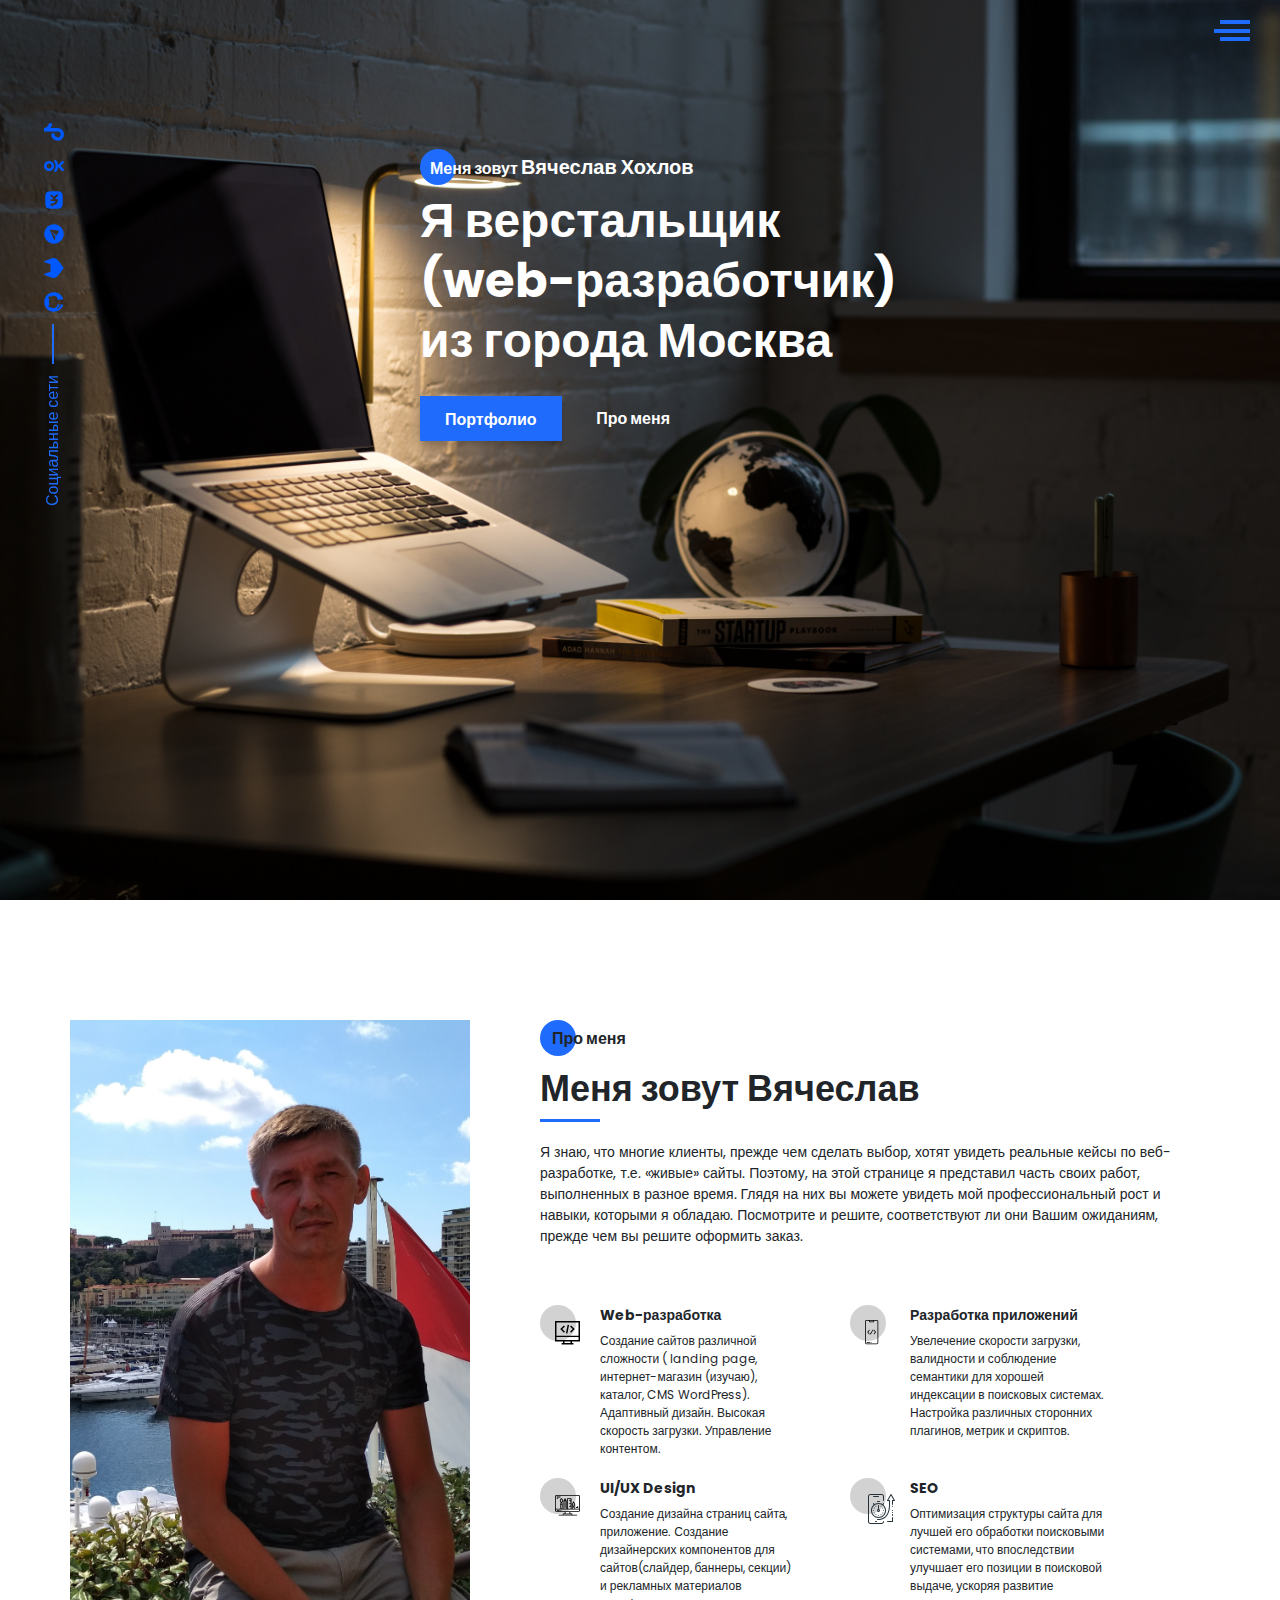
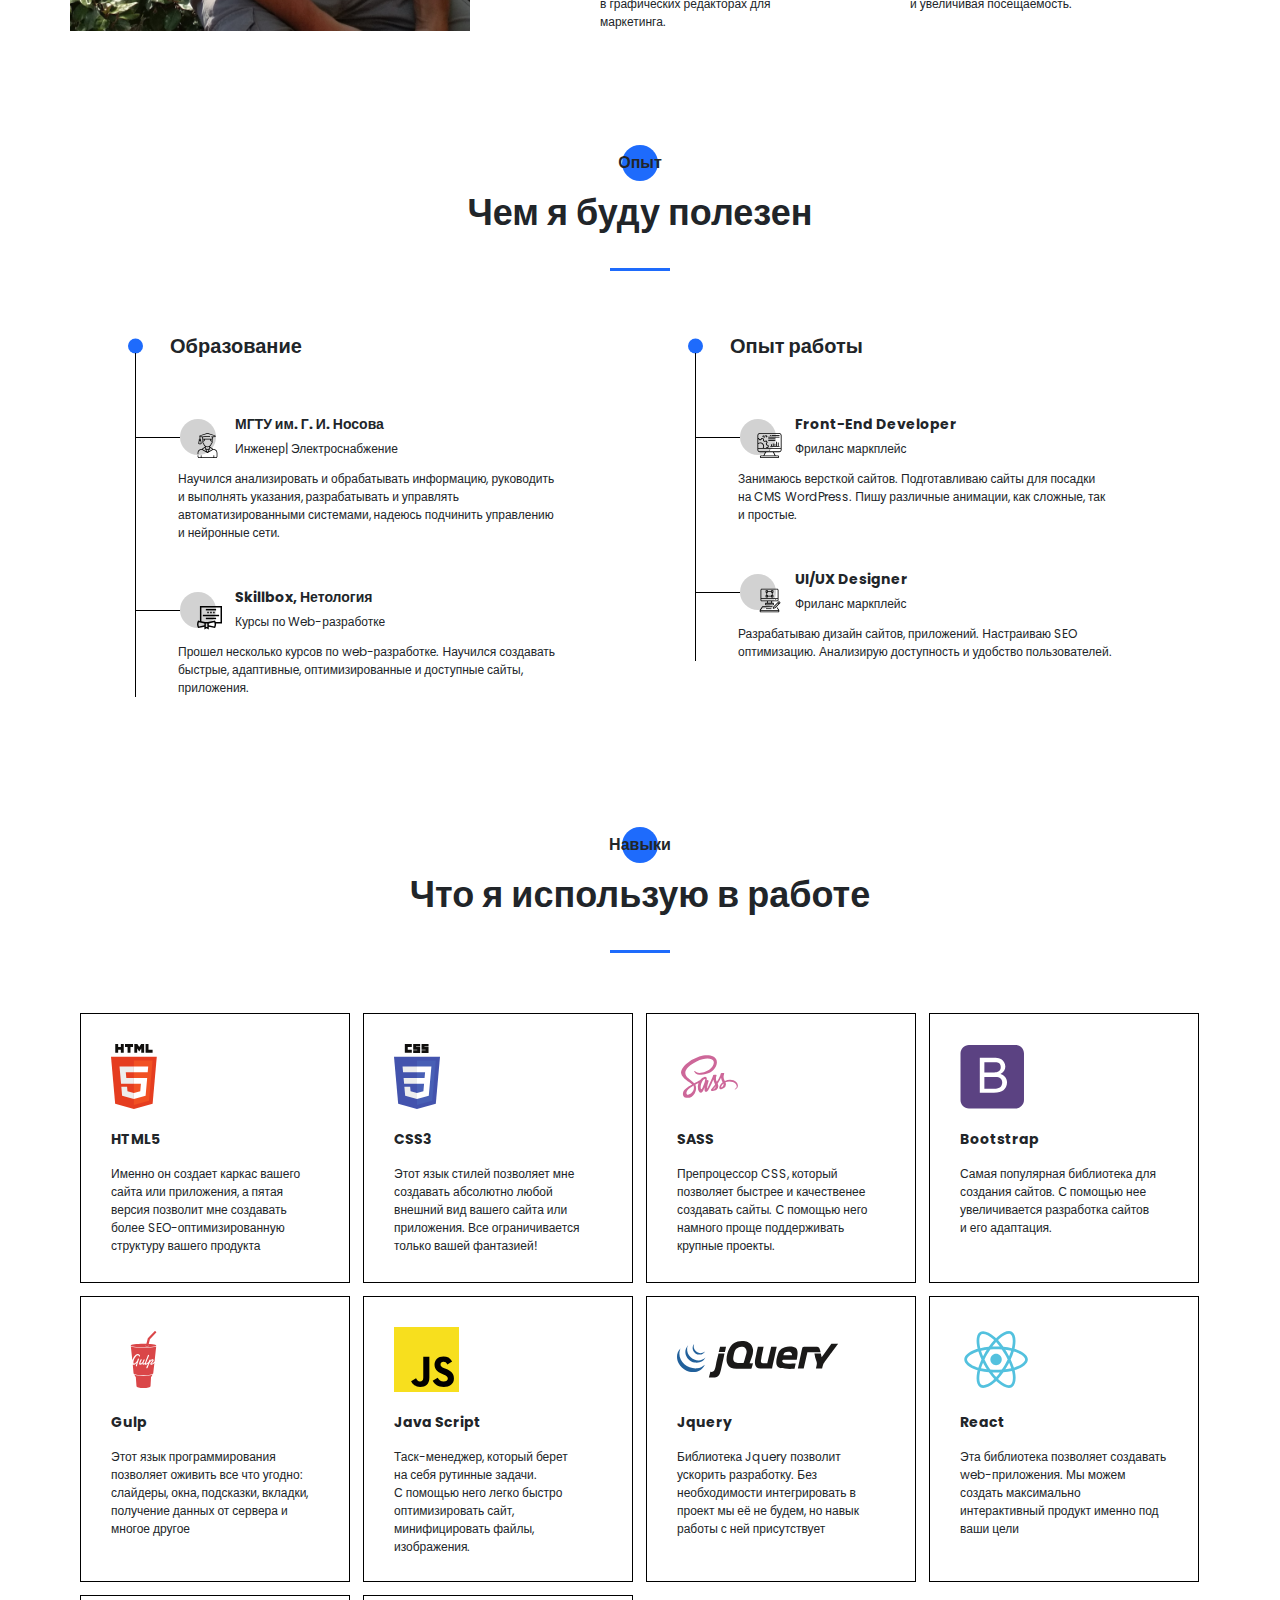
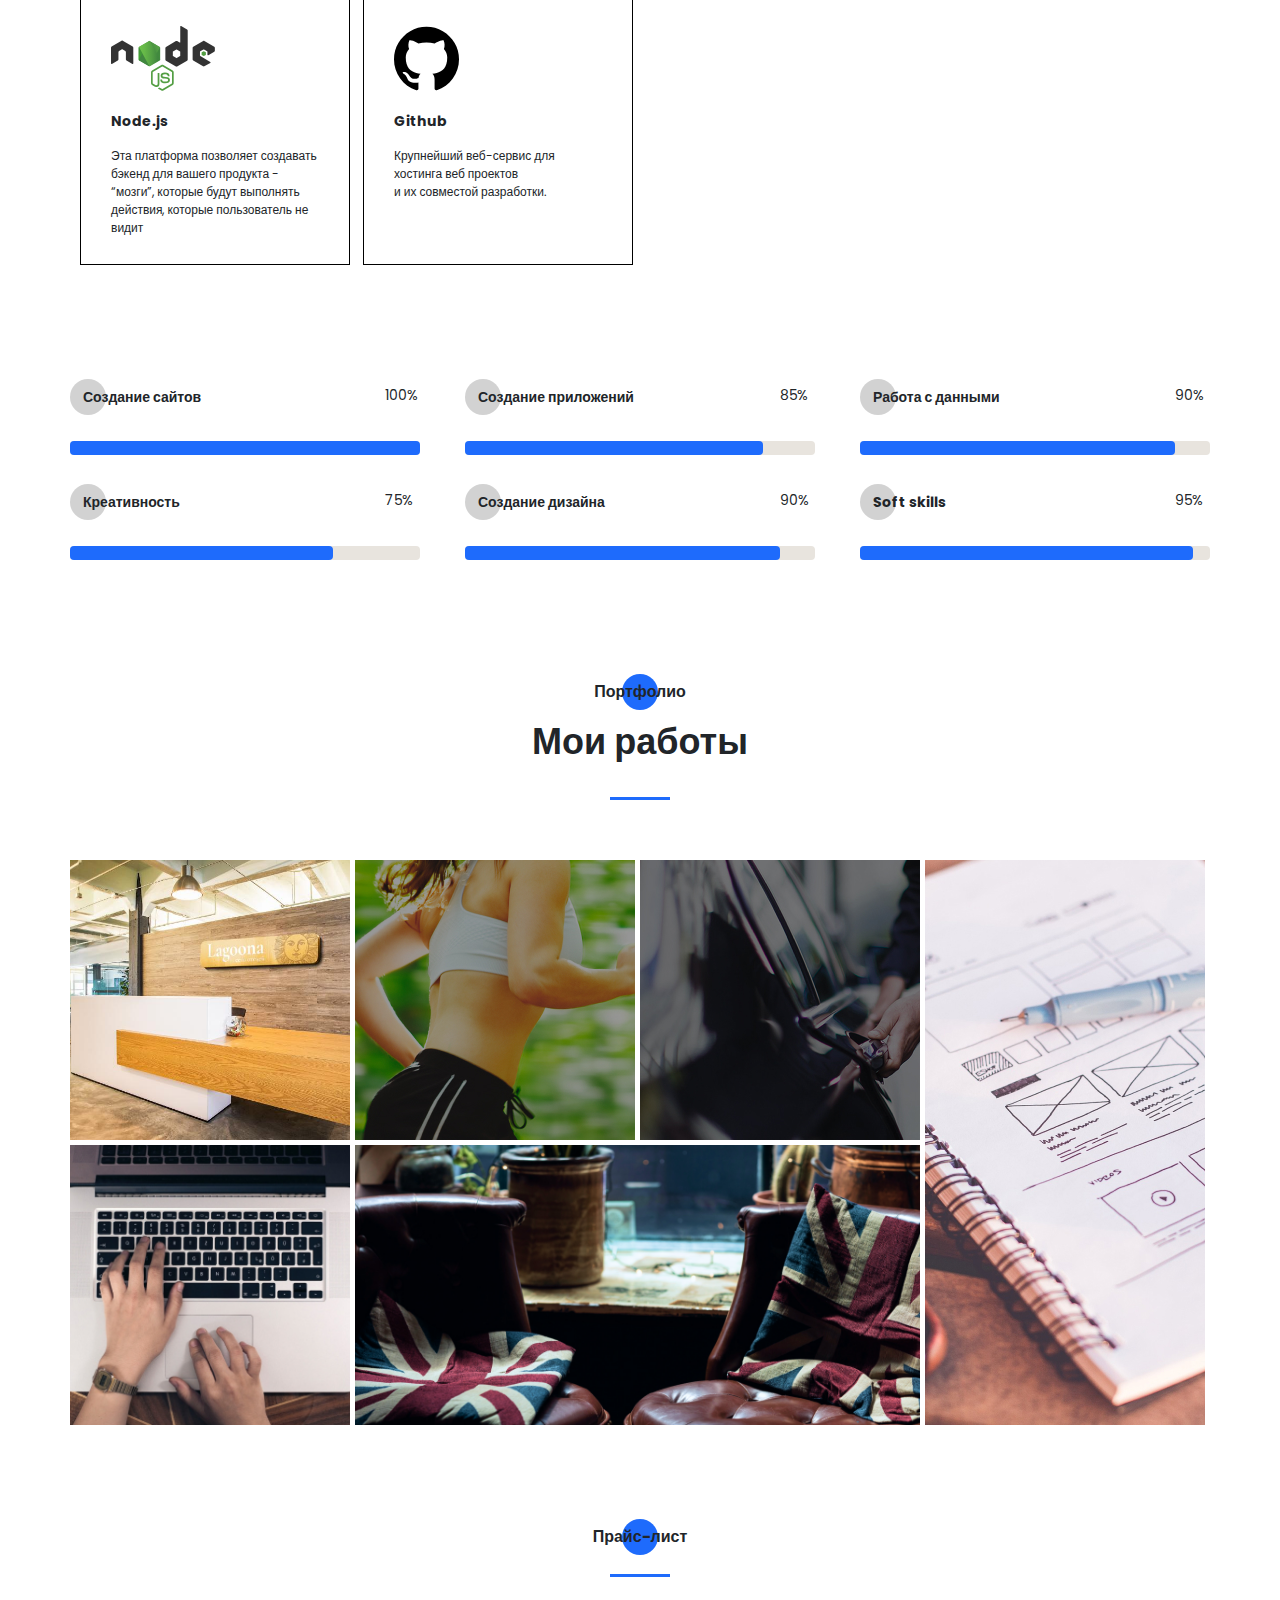
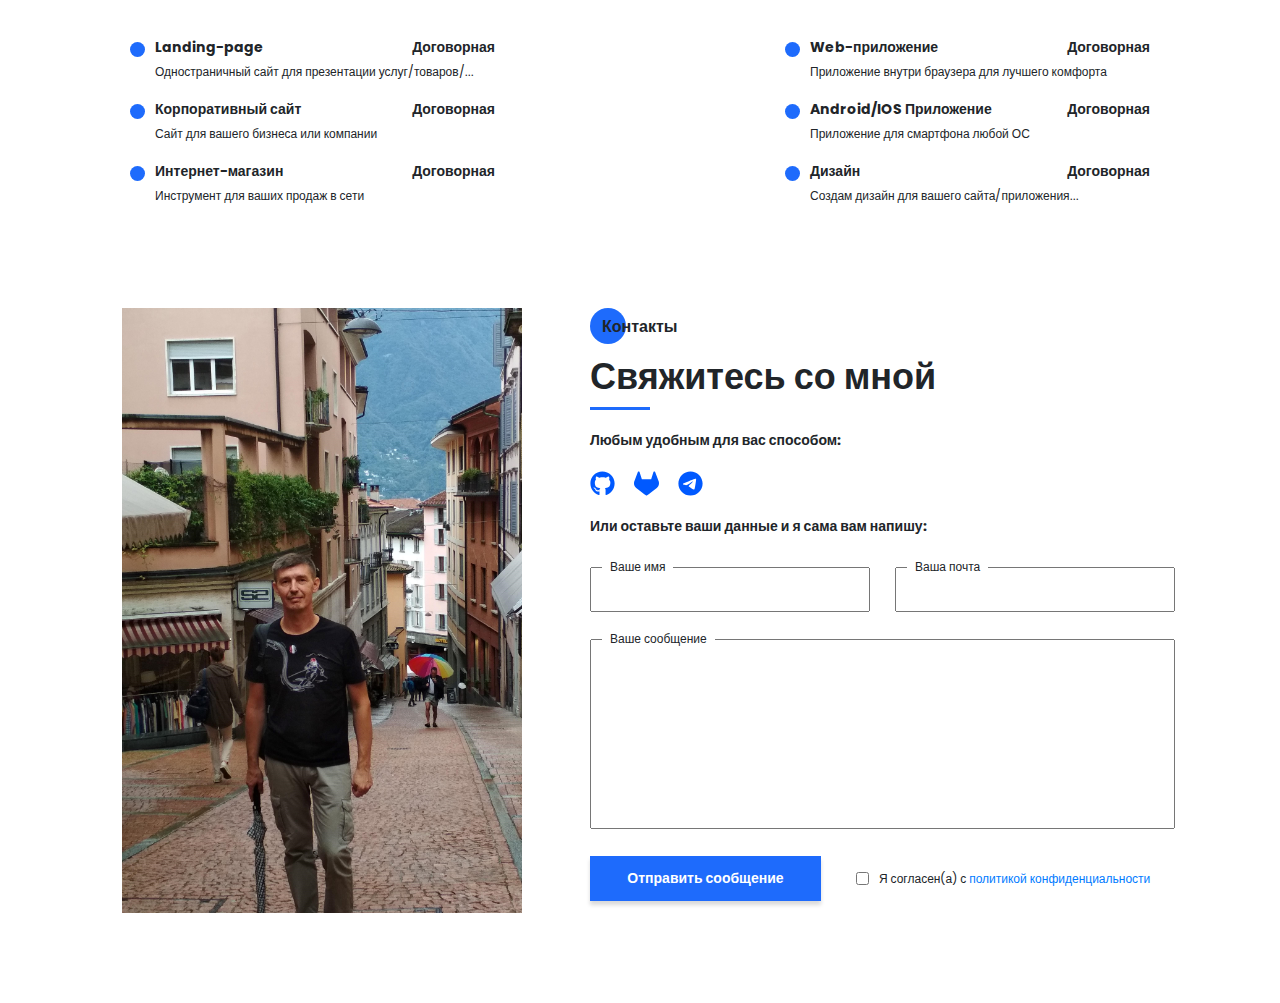
==== index.html @ 4da8ccf7 "kommit" ====
<!DOCTYPE html><html lang="ru"><head><meta charset="UTF-8"><meta name="viewport" content="width=device-width,initial-scale=1"><meta http-equiv="X-UA-Compatible" content="ie=edge"><title>Portfolio</title><meta name="title" content="Мое портфолио"><meta name="description" content="Здесь вы сможете ознакомиться с моими работами и узнать больше обо мне"><!-- Open Graph / Facebook --><meta property="og:type" content="website"><meta property="og:url" content="https://metatags.io/"><meta property="og:title" content="Мое портфолио"><meta property="og:description" content="Здесь вы сможете ознакомиться с моими работами и узнать больше обо мне"><meta property="og:image" content="https://metatags.io/assets/meta-tags-16a33a6a8531e519cc0936fbba0ad904e52d35f34a46c97a2c9f6f7dd7d336f2.png"><!-- Twitter --><meta property="twitter:card" content="summary_large_image"><meta property="twitter:url" content="https://metatags.io/"><meta property="twitter:title" content="Мое портфолио"><meta property="twitter:description" content="Здесь вы сможете ознакомиться с моими работами и узнать больше обо мне"><meta property="twitter:image" content="https://metatags.io/assets/meta-tags-16a33a6a8531e519cc0936fbba0ad904e52d35f34a46c97a2c9f6f7dd7d336f2.png"><!-- Favicon  --><link rel="apple-touch-icon" sizes="57x57" href="icons/favicon//apple-icon-57x57.png"><link rel="apple-touch-icon" sizes="60x60" href="icons/favicon//apple-icon-60x60.png"><link rel="apple-touch-icon" sizes="72x72" href="icons/favicon//apple-icon-72x72.png"><link rel="apple-touch-icon" sizes="76x76" href="icons/favicon//apple-icon-76x76.png"><link rel="apple-touch-icon" sizes="114x114" href="icons/favicon//apple-icon-114x114.png"><link rel="apple-touch-icon" sizes="120x120" href="icons/favicon//apple-icon-120x120.png"><link rel="apple-touch-icon" sizes="144x144" href="icons/favicon//apple-icon-144x144.png"><link rel="apple-touch-icon" sizes="152x152" href="icons/favicon//apple-icon-152x152.png"><link rel="apple-touch-icon" sizes="180x180" href="icons/favicon//apple-icon-180x180.png"><link rel="icon" type="image/png" sizes="192x192" href="icons/favicon//android-icon-192x192.png"><link rel="icon" type="image/png" sizes="32x32" href="icons/favicon//favicon-32x32.png"><link rel="icon" type="image/png" sizes="96x96" href="icons/favicon//favicon-96x96.png"><link rel="icon" type="image/png" sizes="16x16" href="icons/favicon//favicon-16x16.png"><link rel="manifest" href="icons/favicon/                    /manifest.json"><meta name="msapplication-TileColor" content="#ffffff"><meta name="msapplication-TileImage" content="/ms-icon-144x144.png"><meta name="theme-color" content="#ffffff"><link rel="stylesheet" href="css/style.min.css"></head><body><aside class="sidepanel"><a href="#" class="sidepanel__link"><svg width="20" height="20" fill="#0059ff" xmlns="http://www.w3.org/2000/svg" viewBox="0 0 448 512"><path d="M448,209.91a210.06,210.06,0,0,1-122.77-39.25V349.38A162.55,162.55,0,1,1,185,188.31V278.2a74.62,74.62,0,1,0,52.23,71.18V0l88,0a121.18,121.18,0,0,0,1.86,22.17h0A122.18,122.18,0,0,0,381,102.39a121.43,121.43,0,0,0,67,20.14Z"/></svg> </a><a href="#" class="sidepanel__link"><svg width="20" height="20" fill="#0059ff" xmlns="http://www.w3.org/2000/svg" viewBox="0 0 320 512"><path d="M275.1 334c-27.4 17.4-65.1 24.3-90 26.9l20.9 20.6 76.3 76.3c27.9 28.6-17.5 73.3-45.7 45.7-19.1-19.4-47.1-47.4-76.3-76.6L84 503.4c-28.2 27.5-73.6-17.6-45.4-45.7 19.4-19.4 47.1-47.4 76.3-76.3l20.6-20.6c-24.6-2.6-62.9-9.1-90.6-26.9-32.6-21-46.9-33.3-34.3-59 7.4-14.6 27.7-26.9 54.6-5.7 0 0 36.3 28.9 94.9 28.9s94.9-28.9 94.9-28.9c26.9-21.1 47.1-8.9 54.6 5.7 12.4 25.7-1.9 38-34.5 59.1zM30.3 129.7C30.3 58 88.6 0 160 0s129.7 58 129.7 129.7c0 71.4-58.3 129.4-129.7 129.4s-129.7-58-129.7-129.4zm66 0c0 35.1 28.6 63.7 63.7 63.7s63.7-28.6 63.7-63.7c0-35.4-28.6-64-63.7-64s-63.7 28.6-63.7 64z"/></svg> </a><a href="#" class="sidepanel__link"><svg width="20" height="20" fill="#0059ff" xmlns="http://www.w3.org/2000/svg" viewBox="0 0 448 512"><path d="M31.4907 63.4907C0 94.9813 0 145.671 0 247.04V264.96C0 366.329 0 417.019 31.4907 448.509C62.9813 480 113.671 480 215.04 480H232.96C334.329 480 385.019 480 416.509 448.509C448 417.019 448 366.329 448 264.96V247.04C448 145.671 448 94.9813 416.509 63.4907C385.019 32 334.329 32 232.96 32H215.04C113.671 32 62.9813 32 31.4907 63.4907ZM75.6 168.267H126.747C128.427 253.76 166.133 289.973 196 297.44V168.267H244.16V242C273.653 238.827 304.64 205.227 315.093 168.267H363.253C359.313 187.435 351.46 205.583 340.186 221.579C328.913 237.574 314.461 251.071 297.733 261.227C316.41 270.499 332.907 283.63 346.132 299.751C359.357 315.873 369.01 334.618 374.453 354.747H321.44C316.555 337.262 306.614 321.61 292.865 309.754C279.117 297.899 262.173 290.368 244.16 288.107V354.747H238.373C136.267 354.747 78.0267 284.747 75.6 168.267Z"/></svg> </a><a href="#" class="sidepanel__link"><svg width="20" height="20" fill="#0059ff" xmlns="http://www.w3.org/2000/svg" viewBox="0 0 496 512"><path d="M248,8C111.033,8,0,119.033,0,256S111.033,504,248,504,496,392.967,496,256,384.967,8,248,8ZM362.952,176.66c-3.732,39.215-19.881,134.378-28.1,178.3-3.476,18.584-10.322,24.816-16.948,25.425-14.4,1.326-25.338-9.517-39.287-18.661-21.827-14.308-34.158-23.215-55.346-37.177-24.485-16.135-8.612-25,5.342-39.5,3.652-3.793,67.107-61.51,68.335-66.746.153-.655.3-3.1-1.154-4.384s-3.59-.849-5.135-.5q-3.283.746-104.608,69.142-14.845,10.194-26.894,9.934c-8.855-.191-25.888-5.006-38.551-9.123-15.531-5.048-27.875-7.717-26.8-16.291q.84-6.7,18.45-13.7,108.446-47.248,144.628-62.3c68.872-28.647,83.183-33.623,92.511-33.789,2.052-.034,6.639.474,9.61,2.885a10.452,10.452,0,0,1,3.53,6.716A43.765,43.765,0,0,1,362.952,176.66Z"/></svg> </a><a href="#" class="sidepanel__link"><svg width="20" height="20" fill="#0059ff" xmlns="http://www.w3.org/2000/svg" viewBox="0 0 512 512"><path d="M503.5 204.6L502.8 202.8L433.1 21.02C431.7 17.45 429.2 14.43 425.9 12.38C423.5 10.83 420.8 9.865 417.9 9.57C415 9.275 412.2 9.653 409.5 10.68C406.8 11.7 404.4 13.34 402.4 15.46C400.5 17.58 399.1 20.13 398.3 22.9L351.3 166.9H160.8L113.7 22.9C112.9 20.13 111.5 17.59 109.6 15.47C107.6 13.35 105.2 11.72 102.5 10.7C99.86 9.675 96.98 9.295 94.12 9.587C91.26 9.878 88.51 10.83 86.08 12.38C82.84 14.43 80.33 17.45 78.92 21.02L9.267 202.8L8.543 204.6C-1.484 230.8-2.72 259.6 5.023 286.6C12.77 313.5 29.07 337.3 51.47 354.2L51.74 354.4L52.33 354.8L158.3 434.3L210.9 474L242.9 498.2C246.6 500.1 251.2 502.5 255.9 502.5C260.6 502.5 265.2 500.1 268.9 498.2L300.9 474L353.5 434.3L460.2 354.4L460.5 354.1C482.9 337.2 499.2 313.5 506.1 286.6C514.7 259.6 513.5 230.8 503.5 204.6z"/></svg> </a><a href="#" class="sidepanel__link"><svg width="20" height="20" fill="#0059ff" xmlns="http://www.w3.org/2000/svg" viewBox="0 0 496 512"><path d="M165.9 397.4c0 2-2.3 3.6-5.2 3.6-3.3.3-5.6-1.3-5.6-3.6 0-2 2.3-3.6 5.2-3.6 3-.3 5.6 1.3 5.6 3.6zm-31.1-4.5c-.7 2 1.3 4.3 4.3 4.9 2.6 1 5.6 0 6.2-2s-1.3-4.3-4.3-5.2c-2.6-.7-5.5.3-6.2 2.3zm44.2-1.7c-2.9.7-4.9 2.6-4.6 4.9.3 2 2.9 3.3 5.9 2.6 2.9-.7 4.9-2.6 4.6-4.6-.3-1.9-3-3.2-5.9-2.9zM244.8 8C106.1 8 0 113.3 0 252c0 110.9 69.8 205.8 169.5 239.2 12.8 2.3 17.3-5.6 17.3-12.1 0-6.2-.3-40.4-.3-61.4 0 0-70 15-84.7-29.8 0 0-11.4-29.1-27.8-36.6 0 0-22.9-15.7 1.6-15.4 0 0 24.9 2 38.6 25.8 21.9 38.6 58.6 27.5 72.9 20.9 2.3-16 8.8-27.1 16-33.7-55.9-6.2-112.3-14.3-112.3-110.5 0-27.5 7.6-41.3 23.6-58.9-2.6-6.5-11.1-33.3 2.6-67.9 20.9-6.5 69 27 69 27 20-5.6 41.5-8.5 62.8-8.5s42.8 2.9 62.8 8.5c0 0 48.1-33.6 69-27 13.7 34.7 5.2 61.4 2.6 67.9 16 17.7 25.8 31.5 25.8 58.9 0 96.5-58.9 104.2-114.8 110.5 9.2 7.9 17 22.9 17 46.4 0 33.7-.3 75.4-.3 83.6 0 6.5 4.6 14.4 17.3 12.1C428.2 457.8 496 362.9 496 252 496 113.3 383.5 8 244.8 8zM97.2 352.9c-1.3 1-1 3.3.7 5.2 1.6 1.6 3.9 2.3 5.2 1 1.3-1 1-3.3-.7-5.2-1.6-1.6-3.9-2.3-5.2-1zm-10.8-8.1c-.7 1.3.3 2.9 2.3 3.9 1.6 1 3.6.7 4.3-.7.7-1.3-.3-2.9-2.3-3.9-2-.6-3.6-.3-4.3.7zm32.4 35.6c-1.6 1.3-1 4.3 1.3 6.2 2.3 2.3 5.2 2.6 6.5 1 1.3-1.3.7-4.3-1.3-6.2-2.2-2.3-5.2-2.6-6.5-1zm-11.4-14.7c-1.6 1-1.6 3.6 0 5.9 1.6 2.3 4.3 3.3 5.6 2.3 1.6-1.3 1.6-3.9 0-6.2-1.4-2.3-4-3.3-5.6-2z"/></svg></a><div class="sidepanel__divider"></div><div class="sidepanel__text"><span>Социальные сети</span></div></aside><div class="menu"><div class="menu__block"><div class="menu__close"><svg width="20" height="20" viewBox="0 0 29 30" fill="none" xmlns="http://www.w3.org/2000/svg"><path d="M17.1568 14.5231L28.4489 3.23075C29.1837 2.49623 29.1837 1.30861 28.4489 0.574085C27.7144 -0.160437 26.5267 -0.160437 25.7922 0.574085L14.4998 11.8665L3.20781 0.574085C2.47295 -0.160437 1.28567 -0.160437 0.551149 0.574085C-0.183717 1.30861 -0.183717 2.49623 0.551149 3.23075L11.8432 14.5231L0.551149 25.8155C-0.183717 26.55 -0.183717 27.7376 0.551149 28.4721C0.917206 28.8385 1.39852 29.0226 1.87948 29.0226C2.36045 29.0226 2.84141 28.8385 3.20781 28.4721L14.4998 17.1798L25.7922 28.4721C26.1586 28.8385 26.6396 29.0226 27.1205 29.0226C27.6015 29.0226 28.0825 28.8385 28.4489 28.4721C29.1837 27.7376 29.1837 26.55 28.4489 25.8155L17.1568 14.5231Z" fill="white"/></svg></div><nav><ul class="menu__list"><li class="menu__link"><a href="#about">ПРО МЕНЯ</a></li><li class="menu__link"><a href="#resume">МОЙ ОПЫТ</a></li><li class="menu__link"><a href="#skill">МОИ НАВЫКИ</a></li><li class="menu__link"><a href="#portfolio">МОИ РАБОТЫ</a></li><li class="menu__link"><a href="#price">ПРАЙС-ЛИСТ</a></li><li class="menu__link"><a href="#contacts">КОНТАКТЫ</a></li></ul></nav><div class="menu__social"><a class="menu__social-link" href="#"><svg width="20" height="20" fill="#fff" xmlns="http://www.w3.org/2000/svg" viewBox="0 0 496 512"><path d="M165.9 397.4c0 2-2.3 3.6-5.2 3.6-3.3.3-5.6-1.3-5.6-3.6 0-2 2.3-3.6 5.2-3.6 3-.3 5.6 1.3 5.6 3.6zm-31.1-4.5c-.7 2 1.3 4.3 4.3 4.9 2.6 1 5.6 0 6.2-2s-1.3-4.3-4.3-5.2c-2.6-.7-5.5.3-6.2 2.3zm44.2-1.7c-2.9.7-4.9 2.6-4.6 4.9.3 2 2.9 3.3 5.9 2.6 2.9-.7 4.9-2.6 4.6-4.6-.3-1.9-3-3.2-5.9-2.9zM244.8 8C106.1 8 0 113.3 0 252c0 110.9 69.8 205.8 169.5 239.2 12.8 2.3 17.3-5.6 17.3-12.1 0-6.2-.3-40.4-.3-61.4 0 0-70 15-84.7-29.8 0 0-11.4-29.1-27.8-36.6 0 0-22.9-15.7 1.6-15.4 0 0 24.9 2 38.6 25.8 21.9 38.6 58.6 27.5 72.9 20.9 2.3-16 8.8-27.1 16-33.7-55.9-6.2-112.3-14.3-112.3-110.5 0-27.5 7.6-41.3 23.6-58.9-2.6-6.5-11.1-33.3 2.6-67.9 20.9-6.5 69 27 69 27 20-5.6 41.5-8.5 62.8-8.5s42.8 2.9 62.8 8.5c0 0 48.1-33.6 69-27 13.7 34.7 5.2 61.4 2.6 67.9 16 17.7 25.8 31.5 25.8 58.9 0 96.5-58.9 104.2-114.8 110.5 9.2 7.9 17 22.9 17 46.4 0 33.7-.3 75.4-.3 83.6 0 6.5 4.6 14.4 17.3 12.1C428.2 457.8 496 362.9 496 252 496 113.3 383.5 8 244.8 8zM97.2 352.9c-1.3 1-1 3.3.7 5.2 1.6 1.6 3.9 2.3 5.2 1 1.3-1 1-3.3-.7-5.2-1.6-1.6-3.9-2.3-5.2-1zm-10.8-8.1c-.7 1.3.3 2.9 2.3 3.9 1.6 1 3.6.7 4.3-.7.7-1.3-.3-2.9-2.3-3.9-2-.6-3.6-.3-4.3.7zm32.4 35.6c-1.6 1.3-1 4.3 1.3 6.2 2.3 2.3 5.2 2.6 6.5 1 1.3-1.3.7-4.3-1.3-6.2-2.2-2.3-5.2-2.6-6.5-1zm-11.4-14.7c-1.6 1-1.6 3.6 0 5.9 1.6 2.3 4.3 3.3 5.6 2.3 1.6-1.3 1.6-3.9 0-6.2-1.4-2.3-4-3.3-5.6-2z"/></svg> </a><a class="menu__social-link" href="#"><svg width="20" height="20" fill="#fff" xmlns="http://www.w3.org/2000/svg" viewBox="0 0 512 512"><path d="M503.5 204.6L502.8 202.8L433.1 21.02C431.7 17.45 429.2 14.43 425.9 12.38C423.5 10.83 420.8 9.865 417.9 9.57C415 9.275 412.2 9.653 409.5 10.68C406.8 11.7 404.4 13.34 402.4 15.46C400.5 17.58 399.1 20.13 398.3 22.9L351.3 166.9H160.8L113.7 22.9C112.9 20.13 111.5 17.59 109.6 15.47C107.6 13.35 105.2 11.72 102.5 10.7C99.86 9.675 96.98 9.295 94.12 9.587C91.26 9.878 88.51 10.83 86.08 12.38C82.84 14.43 80.33 17.45 78.92 21.02L9.267 202.8L8.543 204.6C-1.484 230.8-2.72 259.6 5.023 286.6C12.77 313.5 29.07 337.3 51.47 354.2L51.74 354.4L52.33 354.8L158.3 434.3L210.9 474L242.9 498.2C246.6 500.1 251.2 502.5 255.9 502.5C260.6 502.5 265.2 500.1 268.9 498.2L300.9 474L353.5 434.3L460.2 354.4L460.5 354.1C482.9 337.2 499.2 313.5 506.1 286.6C514.7 259.6 513.5 230.8 503.5 204.6z"/></svg> </a><a class="menu__social-link" href="#"><svg width="20" height="20" fill="#fff" xmlns="http://www.w3.org/2000/svg" viewBox="0 0 496 512"><path d="M248,8C111.033,8,0,119.033,0,256S111.033,504,248,504,496,392.967,496,256,384.967,8,248,8ZM362.952,176.66c-3.732,39.215-19.881,134.378-28.1,178.3-3.476,18.584-10.322,24.816-16.948,25.425-14.4,1.326-25.338-9.517-39.287-18.661-21.827-14.308-34.158-23.215-55.346-37.177-24.485-16.135-8.612-25,5.342-39.5,3.652-3.793,67.107-61.51,68.335-66.746.153-.655.3-3.1-1.154-4.384s-3.59-.849-5.135-.5q-3.283.746-104.608,69.142-14.845,10.194-26.894,9.934c-8.855-.191-25.888-5.006-38.551-9.123-15.531-5.048-27.875-7.717-26.8-16.291q.84-6.7,18.45-13.7,108.446-47.248,144.628-62.3c68.872-28.647,83.183-33.623,92.511-33.789,2.052-.034,6.639.474,9.61,2.885a10.452,10.452,0,0,1,3.53,6.716A43.765,43.765,0,0,1,362.952,176.66Z"/></svg> </a><a class="menu__social-link" href="#"><svg width="20" height="20" fill="#fff" xmlns="http://www.w3.org/2000/svg" viewBox="0 0 448 512"><path d="M31.4907 63.4907C0 94.9813 0 145.671 0 247.04V264.96C0 366.329 0 417.019 31.4907 448.509C62.9813 480 113.671 480 215.04 480H232.96C334.329 480 385.019 480 416.509 448.509C448 417.019 448 366.329 448 264.96V247.04C448 145.671 448 94.9813 416.509 63.4907C385.019 32 334.329 32 232.96 32H215.04C113.671 32 62.9813 32 31.4907 63.4907ZM75.6 168.267H126.747C128.427 253.76 166.133 289.973 196 297.44V168.267H244.16V242C273.653 238.827 304.64 205.227 315.093 168.267H363.253C359.313 187.435 351.46 205.583 340.186 221.579C328.913 237.574 314.461 251.071 297.733 261.227C316.41 270.499 332.907 283.63 346.132 299.751C359.357 315.873 369.01 334.618 374.453 354.747H321.44C316.555 337.262 306.614 321.61 292.865 309.754C279.117 297.899 262.173 290.368 244.16 288.107V354.747H238.373C136.267 354.747 78.0267 284.747 75.6 168.267Z"/></svg> </a><a class="menu__social-link" href="#"><svg width="20" height="20" fill="#fff" xmlns="http://www.w3.org/2000/svg" viewBox="0 0 320 512"><path d="M275.1 334c-27.4 17.4-65.1 24.3-90 26.9l20.9 20.6 76.3 76.3c27.9 28.6-17.5 73.3-45.7 45.7-19.1-19.4-47.1-47.4-76.3-76.6L84 503.4c-28.2 27.5-73.6-17.6-45.4-45.7 19.4-19.4 47.1-47.4 76.3-76.3l20.6-20.6c-24.6-2.6-62.9-9.1-90.6-26.9-32.6-21-46.9-33.3-34.3-59 7.4-14.6 27.7-26.9 54.6-5.7 0 0 36.3 28.9 94.9 28.9s94.9-28.9 94.9-28.9c26.9-21.1 47.1-8.9 54.6 5.7 12.4 25.7-1.9 38-34.5 59.1zM30.3 129.7C30.3 58 88.6 0 160 0s129.7 58 129.7 129.7c0 71.4-58.3 129.4-129.7 129.4s-129.7-58-129.7-129.4zm66 0c0 35.1 28.6 63.7 63.7 63.7s63.7-28.6 63.7-63.7c0-35.4-28.6-64-63.7-64s-63.7 28.6-63.7 64z"/></svg> </a><a class="menu__social-link" href="#"><svg width="20" height="20" fill="#fff" xmlns="http://www.w3.org/2000/svg" viewBox="0 0 448 512"><path d="M448,209.91a210.06,210.06,0,0,1-122.77-39.25V349.38A162.55,162.55,0,1,1,185,188.31V278.2a74.62,74.62,0,1,0,52.23,71.18V0l88,0a121.18,121.18,0,0,0,1.86,22.17h0A122.18,122.18,0,0,0,381,102.39a121.43,121.43,0,0,0,67,20.14Z"/></svg></a></div></div><div class="menu__overlay"></div></div><section class="promo"><div class="hamburger"><span></span> <span class="long"></span> <span></span></div><div class="container promo__container"><div class="promo__descr"><div class="title title_fz16 promo__subtitle">Меня зовут <span>Вячеслав Хохлов</span></div><h1 class="title title_fz48 promo__title">Я верстальщик<p>(web-разработчик)</p>из города Москва</h1><div class="promo__btns"><a href="#portfolio" class="promo__link btn button">Портфолио</a> <a href="#about" class="promo__link promo__link-btn">Про меня</a></div></div></div></section><section class="about" id="about"><div class="container"><div class="about__wrapper"><div class="about__photo"><img src="img/IMG_2-2.jpg" alt="photo"></div><div class="about__descr"><h2 class="title title_fz16 about__title">Про меня</h2><div class="title title_fz36 about__subtitle">Меня зовут Вячеслав</div><div class="divider"></div><p class="about__text">Я&nbsp;знаю, что многие клиенты, прежде чем сделать выбор, хотят увидеть реальные кейсы по&nbsp;веб-разработке, т.е. &laquo;живые&raquo; сайты. Поэтому, на&nbsp;этой странице я&nbsp;представил часть своих работ, выполненных в&nbsp;разное время. Глядя на&nbsp;них вы&nbsp;можете увидеть мой профессиональный рост и навыки, которыми я&nbsp;обладаю. Посмотрите и&nbsp;решите, соответствуют&nbsp;ли они Вашим ожиданиям, прежде чем вы&nbsp;решите оформить заказ.</p></div><div class="about__skills"><div class="about__skills-item"><div class="about__skills-circle"><img src="icons/about_me/web_development.svg" alt="web-dev"></div><div><div class="title title_fz14">Web-разработка</div><p class="about__skills-text">Создание сайтов различной сложности ( landing page, интернет-магазин (изучаю), каталог, CMS WordPress). Адаптивный дизайн. Высокая скорость загрузки. Управление контентом.</p></div></div><div class="about__skills-item"><div class="about__skills-circle"><img src="icons/about_me/mobile_dev.svg" alt="mobile-dev"></div><div><div class="title title_fz14">Разработка приложений</div><p class="about__skills-text">Увелечение скорости загрузки, валидности и&nbsp;соблюдение семантики для хорошей индексации в поисковых системах. Настройка различных сторонних плагинов, метрик и&nbsp;скриптов.</p></div></div><div class="about__skills-item"><div class="about__skills-circle"><img src="icons/about_me/design.svg" alt="design"></div><div><div class="title title_fz14">UI/UX Design</div><p class="about__skills-text">Создание дизайна страниц сайта, приложение. Создание дизайнерских компонентов для сайтов(слайдер, баннеры, секции) и&nbsp;рекламных материалов в&nbsp;графических редакторах для маркетинга.</p></div></div><div class="about__skills-item"><div class="about__skills-circle"><img src="icons/about_me/star.svg" alt="design"></div><div><div class="title title_fz14">SEO</div><p class="about__skills-text">Оптимизация структуры сайта для лучшей его обработки поисковыми системами, что впоследствии улучшает его позиции в&nbsp;поисковой выдаче, ускоряя развитие и&nbsp;увеличивая посещаемость.</p></div></div></div></div></div></section><section class="resume" id="resume"><div class="container"><h2 class="title title_fz16 title__section-title">Опыт</h2><div class="title title_fz36 title__section-subtitle">Чем я буду полезен</div><div class="divider"></div><div class="resume__wrapper"><div class="resume__column"><h3 class="title title_fz20 resume__column-title">Образование</h3><ul><li><div class="resume__item"><div class="resume__item-head"><div class="resume__item-icon"><img src="icons/experience/university.svg" alt="university"></div><h4 class="title title_fz14">МГТУ им. Г. И. Носова</h4><div class="resume__item-location">Инженер| Электроснабжение</div></div><p class="resume__item-body">Научился анализировать и&nbsp;обрабатывать информацию, руководить и&nbsp;выполнять указания, разрабатывать и&nbsp;управлять автоматизированными системами, надеюсь подчинить управлению и&nbsp;нейронные сети.</p></div></li><li><div class="resume__item"><div class="resume__item-head"><div class="resume__item-icon"><img src="icons/experience/courses.svg" alt="courses"></div><h4 class="title title_fz14">Skillbox, Нетология</h4><div class="resume__item-location">Курсы по Web-разработке</div></div><p class="resume__item-body">Прошел несколько курсов по&nbsp;web-разработке. Научился создавать быстрые, адаптивные, оптимизированные и&nbsp;доступные сайты, приложения.</p></div></li></ul></div><div class="resume__column"><h3 class="title title_fz20 resume__column-title">Опыт работы</h3><ul><li><div class="resume__item"><div class="resume__item-head"><div class="resume__item-icon"><img src="icons/experience/developer.svg" alt="developer"></div><h4 class="title title_fz14">Front-End Developer</h4><div class="resume__item-location">Фриланс маркплейс</div></div><p class="resume__item-body">Занимаюсь версткой сайтов. Подготавливаю сайты для посадки на&nbsp;CMS WordPress. Пишу различные анимации, как сложные, так и&nbsp;простые.</p></div></li><li><div class="resume__item"><div class="resume__item-head"><div class="resume__item-icon"><img src="icons/experience/designer.svg" alt="designer"></div><h4 class="title title_fz14">UI/UX Designer</h4><div class="resume__item-location">Фриланс маркплейс</div></div><p class="resume__item-body">Разрабатываю дизайн сайтов, приложений. Настраиваю SEO оптимизацию. Анализирую доступность и&nbsp;удобство пользователей.</p></div></li></ul></div></div></div></section><section class="skills" id="skill"><div class="container"><h2 class="title title_fz16 title__section-title">Навыки</h2><div class="title title_fz36 title__section-subtitle">Что я использую в работе</div><div class="divider"></div><div class="skills__items"><div class="skills__item"><div class="skills__item-img"><img src="icons/skills/html5.svg" alt="html5"></div><h3 class="title title_fz14">HTML5</h3><p>Именно он создает каркас вашего сайта или приложения, а пятая версия позволит мне создавать более SEO-оптимизированную структуру вашего продукта</p></div><div class="skills__item"><div class="skills__item-img"><img src="icons/skills/css3.svg" alt="css3"></div><h3 class="title title_fz14">CSS3</h3><p>Этот язык стилей позволяет мне создавать абсолютно любой внешний вид вашего сайта или приложения. Все ограничивается только вашей фантазией!</p></div><div class="skills__item"><div class="skills__item-img"><img src="icons/skills/Sass.svg" width="65" height="65" alt="SASS"></div><h3 class="title title_fz14">SASS</h3><p>Препроцессор CSS, который позволяет быстрее и качественее создавать сайты. С&nbsp;помощью него намного проще поддерживать крупные проекты.</p></div><div class="skills__item"><div class="skills__item-img"><img src="icons/skills/bootstrap.svg" width="65" height="65" alt="Bootstrap"></div><h3 class="title title_fz14">Bootstrap</h3><p>Самая популярная библиотека для создания сайтов. С&nbsp;помощью нее увеличивается разработка сайтов и&nbsp;его адаптация.</p></div><div class="skills__item"><div class="skills__item-img"><img src="icons/skills/gulp.svg" width="65" height="65" alt="Gulp"></div><h3 class="title title_fz14">Gulp</h3><p>Этот язык программирования позволяет оживить все что угодно: слайдеры, окна, подсказки, вкладки, получение данных от сервера и многое другое</p></div><div class="skills__item"><div class="skills__item-img"><img src="icons/skills/js.svg" alt="java script"></div><h3 class="title title_fz14">Java Script</h3><p>Таск-менеджер, который берет на&nbsp;себя рутинные задачи. С&nbsp;помощью него легко быстро оптимизировать сайт, минифицировать файлы, изображения.</p></div><div class="skills__item"><div class="skills__item-img"><img src="icons/skills/jquery.svg" alt="Jquery"></div><h3 class="title title_fz14">Jquery</h3><p>Библиотека Jquery позволит ускорить разработку. Без необходимости интегрировать в проект мы её не будем, но навык работы с ней присутствует</p></div><div class="skills__item"><div class="skills__item-img"><img src="icons/skills/react.svg" alt="React"></div><h3 class="title title_fz14">React</h3><p>Эта библиотека позволяет создавать web-приложения. Мы можем создать максимально интерактивный продукт именно под ваши цели</p></div><div class="skills__item"><div class="skills__item-img"><img src="icons/skills/node.js.svg" alt="Node.js"></div><h3 class="title title_fz14">Node.js</h3><p>Эта платформа позволяет создавать бэкенд для вашего продукта - “мозги”, которые будут выполнять действия, которые пользователь не видит</p></div><div class="skills__item"><div class="skills__item-img"><img src="icons/skills/github.svg" width="65" height="65" alt="Github"></div><h3 class="title title_fz14">Github</h3><p>Крупнейший веб-сервис для хостинга веб проектов и&nbsp;их&nbsp;совместой разработки.</p></div></div><div class="skills__ratings"><div class="skills__ratings-item"><div class="title title_fz14 skills__ratings-title">Создание сайтов</div><div class="skills__ratings-counter">100%</div><div class="skills__ratings-line"><span></span></div></div><div class="skills__ratings-item"><div class="title title_fz14 skills__ratings-title">Создание приложений</div><div class="skills__ratings-counter">85%</div><div class="skills__ratings-line"><span></span></div></div><div class="skills__ratings-item"><div class="title title_fz14 skills__ratings-title">Работа с данными</div><div class="skills__ratings-counter">90%</div><div class="skills__ratings-line"><span></span></div></div><div class="skills__ratings-item"><div class="title title_fz14 skills__ratings-title">Креативность</div><div class="skills__ratings-counter">75%</div><div class="skills__ratings-line"><span></span></div></div><div class="skills__ratings-item"><div class="title title_fz14 skills__ratings-title">Создание дизайна</div><div class="skills__ratings-counter">90%</div><div class="skills__ratings-line"><span></span></div></div><div class="skills__ratings-item"><div class="title title_fz14 skills__ratings-title">Soft skills</div><div class="skills__ratings-counter">95%</div><div class="skills__ratings-line"><span></span></div></div></div></div></section><section class="portfolio" id="portfolio"><div class="container"><h2 class="title title_fz16 title__section-title">Портфолио</h2><div class="title title_fz36 title__section-subtitle">Мои работы</div><div class="divider"></div><div class="portfolio__wrapper"><a href="/Laguna" class="portfolio__item"><img src="img/works/laguna.jpg" alt="Laguna"> </a><a href="/Pulse" class="portfolio__item"><img src="img/works/pulse.jpg" alt="Pulse"> </a><a href="/Uber" class="portfolio__item"><img src="img/works/uber.jpg" alt="Uber"> </a><a href="/Evclid" class="portfolio__item vertical"><img src="img/works/plans.jpg" alt="Evclid"> </a><a href="/Skillbox-3D" class="portfolio__item"><img src="img/works/3-D.jpg" alt="Skillbox-3D"> </a><a href="/SitDownPls" class="portfolio__item horizonal"><img src="img/works/SitDownPls.jpg" alt="SitDownPls"></a></div></div></section><section class="price" id="price"><div class="container"><h2 class="title title_fz16 title__section-title">Прайс-лист</h2><div class="divider"></div><div class="price__wrapper"><div class="price__item"><div class="price__type">Landing-page</div><div class="price__count">Договорная</div><div class="price__descr">Одностраничный сайт для презентации услуг/товаров/...</div></div><div class="price__item"><div class="price__type">Web-приложение</div><div class="price__count">Договорная</div><div class="price__descr">Приложение внутри браузера для лучшего комфорта</div></div><div class="price__item"><div class="price__type">Корпоративный сайт</div><div class="price__count">Договорная</div><div class="price__descr">Сайт для вашего бизнеса или компании</div></div><div class="price__item"><div class="price__type">Android/IOS Приложение</div><div class="price__count">Договорная</div><div class="price__descr">Приложение для смартфона любой ОС</div></div><div class="price__item"><div class="price__type">Интернет-магазин</div><div class="price__count">Договорная</div><div class="price__descr">Инструмент для ваших продаж в сети</div></div><div class="price__item"><div class="price__type">Дизайн</div><div class="price__count">Договорная</div><div class="price__descr">Создам дизайн для вашего сайта/приложения...</div></div></div></div></section><section class="contacts" id="contacts"><div class="container"><div class="contacts__wrapper"><div class="contacts__photo"><img src="img/IMG_4.jpg" alt="photo"></div><div class="contacts__descr"><h2 class="title title_fz16 contacts__title">Контакты</h2><div class="title title_fz36 contacts__subtitle">Свяжитесь со мной</div><div class="divider"></div><div class="title title_fz14 contacts__text">Любым удобным для вас способом:</div><div class="contacts__social"><a href="#" class="contacts__link"><svg width="25" height="25" fill="#0059ff" xmlns="http://www.w3.org/2000/svg" viewBox="0 0 496 512"><path d="M165.9 397.4c0 2-2.3 3.6-5.2 3.6-3.3.3-5.6-1.3-5.6-3.6 0-2 2.3-3.6 5.2-3.6 3-.3 5.6 1.3 5.6 3.6zm-31.1-4.5c-.7 2 1.3 4.3 4.3 4.9 2.6 1 5.6 0 6.2-2s-1.3-4.3-4.3-5.2c-2.6-.7-5.5.3-6.2 2.3zm44.2-1.7c-2.9.7-4.9 2.6-4.6 4.9.3 2 2.9 3.3 5.9 2.6 2.9-.7 4.9-2.6 4.6-4.6-.3-1.9-3-3.2-5.9-2.9zM244.8 8C106.1 8 0 113.3 0 252c0 110.9 69.8 205.8 169.5 239.2 12.8 2.3 17.3-5.6 17.3-12.1 0-6.2-.3-40.4-.3-61.4 0 0-70 15-84.7-29.8 0 0-11.4-29.1-27.8-36.6 0 0-22.9-15.7 1.6-15.4 0 0 24.9 2 38.6 25.8 21.9 38.6 58.6 27.5 72.9 20.9 2.3-16 8.8-27.1 16-33.7-55.9-6.2-112.3-14.3-112.3-110.5 0-27.5 7.6-41.3 23.6-58.9-2.6-6.5-11.1-33.3 2.6-67.9 20.9-6.5 69 27 69 27 20-5.6 41.5-8.5 62.8-8.5s42.8 2.9 62.8 8.5c0 0 48.1-33.6 69-27 13.7 34.7 5.2 61.4 2.6 67.9 16 17.7 25.8 31.5 25.8 58.9 0 96.5-58.9 104.2-114.8 110.5 9.2 7.9 17 22.9 17 46.4 0 33.7-.3 75.4-.3 83.6 0 6.5 4.6 14.4 17.3 12.1C428.2 457.8 496 362.9 496 252 496 113.3 383.5 8 244.8 8zM97.2 352.9c-1.3 1-1 3.3.7 5.2 1.6 1.6 3.9 2.3 5.2 1 1.3-1 1-3.3-.7-5.2-1.6-1.6-3.9-2.3-5.2-1zm-10.8-8.1c-.7 1.3.3 2.9 2.3 3.9 1.6 1 3.6.7 4.3-.7.7-1.3-.3-2.9-2.3-3.9-2-.6-3.6-.3-4.3.7zm32.4 35.6c-1.6 1.3-1 4.3 1.3 6.2 2.3 2.3 5.2 2.6 6.5 1 1.3-1.3.7-4.3-1.3-6.2-2.2-2.3-5.2-2.6-6.5-1zm-11.4-14.7c-1.6 1-1.6 3.6 0 5.9 1.6 2.3 4.3 3.3 5.6 2.3 1.6-1.3 1.6-3.9 0-6.2-1.4-2.3-4-3.3-5.6-2z"/></svg> </a><a href="#" class="contacts__link"><svg width="25" height="25" fill="#0059ff" xmlns="http://www.w3.org/2000/svg" viewBox="0 0 512 512"><path d="M503.5 204.6L502.8 202.8L433.1 21.02C431.7 17.45 429.2 14.43 425.9 12.38C423.5 10.83 420.8 9.865 417.9 9.57C415 9.275 412.2 9.653 409.5 10.68C406.8 11.7 404.4 13.34 402.4 15.46C400.5 17.58 399.1 20.13 398.3 22.9L351.3 166.9H160.8L113.7 22.9C112.9 20.13 111.5 17.59 109.6 15.47C107.6 13.35 105.2 11.72 102.5 10.7C99.86 9.675 96.98 9.295 94.12 9.587C91.26 9.878 88.51 10.83 86.08 12.38C82.84 14.43 80.33 17.45 78.92 21.02L9.267 202.8L8.543 204.6C-1.484 230.8-2.72 259.6 5.023 286.6C12.77 313.5 29.07 337.3 51.47 354.2L51.74 354.4L52.33 354.8L158.3 434.3L210.9 474L242.9 498.2C246.6 500.1 251.2 502.5 255.9 502.5C260.6 502.5 265.2 500.1 268.9 498.2L300.9 474L353.5 434.3L460.2 354.4L460.5 354.1C482.9 337.2 499.2 313.5 506.1 286.6C514.7 259.6 513.5 230.8 503.5 204.6z"/></svg> </a><a href="#" class="contacts__link"><svg width="25" height="25" fill="#0059ff" xmlns="http://www.w3.org/2000/svg" viewBox="0 0 496 512"><path d="M248,8C111.033,8,0,119.033,0,256S111.033,504,248,504,496,392.967,496,256,384.967,8,248,8ZM362.952,176.66c-3.732,39.215-19.881,134.378-28.1,178.3-3.476,18.584-10.322,24.816-16.948,25.425-14.4,1.326-25.338-9.517-39.287-18.661-21.827-14.308-34.158-23.215-55.346-37.177-24.485-16.135-8.612-25,5.342-39.5,3.652-3.793,67.107-61.51,68.335-66.746.153-.655.3-3.1-1.154-4.384s-3.59-.849-5.135-.5q-3.283.746-104.608,69.142-14.845,10.194-26.894,9.934c-8.855-.191-25.888-5.006-38.551-9.123-15.531-5.048-27.875-7.717-26.8-16.291q.84-6.7,18.45-13.7,108.446-47.248,144.628-62.3c68.872-28.647,83.183-33.623,92.511-33.789,2.052-.034,6.639.474,9.61,2.885a10.452,10.452,0,0,1,3.53,6.716A43.765,43.765,0,0,1,362.952,176.66Z"/></svg> </a><!-- 
            <a href="#" class="contacts__link">
              <svg width="25" height="25" fill="#0059ff" xmlns="http://www.w3.org/2000/svg" viewBox="0 0 448 512">
                <path
                  d="M31.4907 63.4907C0 94.9813 0 145.671 0 247.04V264.96C0 366.329 0 417.019 31.4907 448.509C62.9813 480 113.671 480 215.04 480H232.96C334.329 480 385.019 480 416.509 448.509C448 417.019 448 366.329 448 264.96V247.04C448 145.671 448 94.9813 416.509 63.4907C385.019 32 334.329 32 232.96 32H215.04C113.671 32 62.9813 32 31.4907 63.4907ZM75.6 168.267H126.747C128.427 253.76 166.133 289.973 196 297.44V168.267H244.16V242C273.653 238.827 304.64 205.227 315.093 168.267H363.253C359.313 187.435 351.46 205.583 340.186 221.579C328.913 237.574 314.461 251.071 297.733 261.227C316.41 270.499 332.907 283.63 346.132 299.751C359.357 315.873 369.01 334.618 374.453 354.747H321.44C316.555 337.262 306.614 321.61 292.865 309.754C279.117 297.899 262.173 290.368 244.16 288.107V354.747H238.373C136.267 354.747 78.0267 284.747 75.6 168.267Z" />
              </svg>
            </a> --><!-- <a href="#" class="contacts__link">
              <svg width="25" height="25" fill="#0059ff" xmlns="http://www.w3.org/2000/svg" viewBox="0 0 320 512">
                <path
                  d="M275.1 334c-27.4 17.4-65.1 24.3-90 26.9l20.9 20.6 76.3 76.3c27.9 28.6-17.5 73.3-45.7 45.7-19.1-19.4-47.1-47.4-76.3-76.6L84 503.4c-28.2 27.5-73.6-17.6-45.4-45.7 19.4-19.4 47.1-47.4 76.3-76.3l20.6-20.6c-24.6-2.6-62.9-9.1-90.6-26.9-32.6-21-46.9-33.3-34.3-59 7.4-14.6 27.7-26.9 54.6-5.7 0 0 36.3 28.9 94.9 28.9s94.9-28.9 94.9-28.9c26.9-21.1 47.1-8.9 54.6 5.7 12.4 25.7-1.9 38-34.5 59.1zM30.3 129.7C30.3 58 88.6 0 160 0s129.7 58 129.7 129.7c0 71.4-58.3 129.4-129.7 129.4s-129.7-58-129.7-129.4zm66 0c0 35.1 28.6 63.7 63.7 63.7s63.7-28.6 63.7-63.7c0-35.4-28.6-64-63.7-64s-63.7 28.6-63.7 64z" />
              </svg>
            </a> --><!-- <a href="#" class="contacts__link">
              <svg width="25" height="25" fill="#0059ff" xmlns="http://www.w3.org/2000/svg" viewBox="0 0 448 512">
                <path
                  d="M448,209.91a210.06,210.06,0,0,1-122.77-39.25V349.38A162.55,162.55,0,1,1,185,188.31V278.2a74.62,74.62,0,1,0,52.23,71.18V0l88,0a121.18,121.18,0,0,0,1.86,22.17h0A122.18,122.18,0,0,0,381,102.39a121.43,121.43,0,0,0,67,20.14Z" />
              </svg>
            </a> --></div><div class="title title_fz14 contacts__text">Или оставьте ваши данные и я сама вам напишу:</div><form action="#" class="contacts__form"><div class="contacts__input"><input required name="name" id="name" type="text"> <label for="name">Ваше имя</label></div><div class="contacts__input"><input required name="email" id="email" type="email"> <label for="email">Ваша почта</label></div><div class="contacts__textarea"><textarea name="text" id="text"></textarea> <label for="text">Ваше сообщение</label></div><div class="contacts__triggers"><button class="contacts__btn btn">Отправить сообщение</button><div class="contacts__policy"><input required type="checkbox"> <span>Я согласен(а) с <a href="/policy.html">политикой конфиденциальности</a></span></div></div></form></div></div></div></section><!-- script --><script src="js/retina.min.js"></script><script>window.onload = function () {
      document.querySelector('.preloader').classList.add("preloader-remove");
    };</script><script></script><script src="js/wow.min.js"></script><script>new WOW().init();</script><script src="js/noframework.waypoints.min.js"></script><script src="js/progressbar.min.js"></script><script src="js/script.js"></script></body></html>
---- css/style.min.css ----
/*!
 * Bootstrap Reboot v4.3.1 (https://getbootstrap.com/)
 * Copyright 2011-2019 The Bootstrap Authors
 * Copyright 2011-2019 Twitter, Inc.
 * Licensed under MIT (https://github.com/twbs/bootstrap/blob/master/LICENSE)
 * Forked from Normalize.css, licensed MIT (https://github.com/necolas/normalize.css/blob/master/LICENSE.md)
 */@import url(https://fonts.googleapis.com/css2?family=Poppins:wght@500;700&display=swap);*,::after,::before{box-sizing:border-box}html{font-family:sans-serif;line-height:1.15;-webkit-text-size-adjust:100%;-webkit-tap-highlight-color:rgba(0,0,0,0)}article,aside,figcaption,figure,footer,header,hgroup,main,nav,section{display:block}body{margin:0;font-family:-apple-system,BlinkMacSystemFont,"Segoe UI",Roboto,"Helvetica Neue",Arial,"Noto Sans",sans-serif,"Apple Color Emoji","Segoe UI Emoji","Segoe UI Symbol","Noto Color Emoji";font-size:1rem;font-weight:400;line-height:1.5;color:#212529;text-align:left;background-color:#fff}[tabindex="-1"]:focus{outline:0!important}hr{box-sizing:content-box;height:0;overflow:visible}h1,h2,h3,h4,h5,h6{margin-top:0;margin-bottom:.5rem}p{margin-top:0;margin-bottom:1rem}abbr[data-original-title],abbr[title]{text-decoration:underline;-webkit-text-decoration:underline dotted;text-decoration:underline dotted;cursor:help;border-bottom:0;-webkit-text-decoration-skip-ink:none;text-decoration-skip-ink:none}address{margin-bottom:1rem;font-style:normal;line-height:inherit}dl,ol,ul{margin-top:0;margin-bottom:1rem}ol ol,ol ul,ul ol,ul ul{margin-bottom:0}dt{font-weight:700}dd{margin-bottom:.5rem;margin-left:0}blockquote{margin:0 0 1rem}b,strong{font-weight:bolder}small{font-size:80%}sub,sup{position:relative;font-size:75%;line-height:0;vertical-align:baseline}sub{bottom:-.25em}sup{top:-.5em}a{color:#007bff;text-decoration:none;background-color:rgba(0,0,0,0)}a:hover{color:#0056b3;text-decoration:underline}a:not([href]):not([tabindex]){color:inherit;text-decoration:none}a:not([href]):not([tabindex]):focus,a:not([href]):not([tabindex]):hover{color:inherit;text-decoration:none}a:not([href]):not([tabindex]):focus{outline:0}code,kbd,pre,samp{font-family:SFMono-Regular,Menlo,Monaco,Consolas,"Liberation Mono","Courier New",monospace;font-size:1em}pre{margin-top:0;margin-bottom:1rem;overflow:auto}figure{margin:0 0 1rem}img{vertical-align:middle;border-style:none}svg{overflow:hidden;vertical-align:middle}table{border-collapse:collapse}caption{padding-top:.75rem;padding-bottom:.75rem;color:#6c757d;text-align:left;caption-side:bottom}th{text-align:inherit}label{display:inline-block;margin-bottom:.5rem}button{border-radius:0}button:focus{outline:1px dotted;outline:5px auto -webkit-focus-ring-color}button,input,optgroup,select,textarea{margin:0;font-family:inherit;font-size:inherit;line-height:inherit}button,input{overflow:visible}button,select{text-transform:none}select{word-wrap:normal}[type=button],[type=reset],[type=submit],button{-webkit-appearance:button}[type=button]:not(:disabled),[type=reset]:not(:disabled),[type=submit]:not(:disabled),button:not(:disabled){cursor:pointer}[type=button]::-moz-focus-inner,[type=reset]::-moz-focus-inner,[type=submit]::-moz-focus-inner,button::-moz-focus-inner{padding:0;border-style:none}input[type=checkbox],input[type=radio]{box-sizing:border-box;padding:0}input[type=date],input[type=datetime-local],input[type=month],input[type=time]{-webkit-appearance:listbox}textarea{overflow:auto;resize:vertical}fieldset{min-width:0;padding:0;margin:0;border:0}legend{display:block;width:100%;max-width:100%;padding:0;margin-bottom:.5rem;font-size:1.5rem;line-height:inherit;color:inherit;white-space:normal}progress{vertical-align:baseline}[type=number]::-webkit-inner-spin-button,[type=number]::-webkit-outer-spin-button{height:auto}[type=search]{outline-offset:-2px;-webkit-appearance:none}[type=search]::-webkit-search-decoration{-webkit-appearance:none}::-webkit-file-upload-button{font:inherit;-webkit-appearance:button}output{display:inline-block}summary{display:list-item;cursor:pointer}template{display:none}[hidden]{display:none!important}*{font-family:Poppins,sans-serif;margin:0;padding:0}.container{width:1140px;margin:0 auto}.divider{width:60px;height:3px;background-color:#1e6bfc;margin:25px auto 0 auto}p{margin:0}.promo{min-height:100vh;position:relative;background:url(../img/page-4.jpg) no-repeat 50%/cover;padding-top:155px}.promo__container{padding-left:350px}.promo__title{color:#fff;width:535px;margin-top:10px}.promo__subtitle{color:#fff;position:relative;padding-left:10px;z-index:2}.promo__subtitle:before{content:"";position:absolute;z-index:-1;top:-25%;left:0;width:36px;height:36px;border-radius:100%;background:#1e6bfc}.promo__subtitle span{font-size:20px}.promo__btns{margin-top:25px;display:flex;align-items:center;justify-content:space-between;width:250px}.promo .button:hover{background:#0039a6;border:none;transition:all .35s ease-in-out}.promo__link{color:#fff;font-weight:700}.promo__link:hover{color:#fff;text-decoration:none;transition:all .35s ease-in-out}.promo .promo__link-btn:hover{color:#1e6bfc;transform:scale(1.2);text-decoration:none;transition:all .35s ease-in-out}.promo .promo__link-btn:focus{outline:0;outline-offset:6px;outline:1px solid #fff;transition:all .35s ease-in-out}.title{font-weight:700;font-size:36px;line-height:60px}.title_fz14{font-size:14px;line-height:21px}.title_fz16{font-size:16px;line-height:24px}.title_fz20{font-size:20px;line-height:30px}.title_fz36{font-size:36px}.title_fz48{font-size:48px}.title__section-title{position:relative;text-align:center}.title__section-title:before{content:"";position:absolute;z-index:-1;top:-25%;left:0;width:36px;height:36px;border-radius:100%;background:#1e6bfc}.title__section-title:before{top:-6px;left:50%;transform:translateX(-50%)}.title__section-subtitle{text-align:center}.btn{height:45px;background:#1e6bfc;box-shadow:0 4px 4px rgba(0,0,0,.15);padding:12px 25px}.sidepanel{position:fixed;top:120px;left:40px;display:flex;flex-direction:column;gap:10px;justify-content:space-between;align-items:center;height:340px;z-index:3}.sidepanel__divider{width:2px;height:70px;background-color:#1e6bfc}.sidepanel__text{height:150px;width:25px;color:#1e6bfc}.sidepanel__text span{transform:rotate(-90deg) translate(-30%,-260%);display:block;width:150px}.sidepanel__link{width:20px;transform:rotate(-90deg);transition:all .35s ease-in-out}.sidepanel__link:hover svg{fill:#0039a6;transition:all .35s ease-in-out;transform:rotate(90deg)}.sidepanel__link:hover:focus svg{fill:#0039a6;outline:0;outline-offset:2px;outline:1px solid #0039a6}.hamburger{position:fixed;top:20px;right:30px;height:21px;display:flex;flex-direction:column;justify-content:space-between;align-items:flex-end;cursor:pointer}.hamburger span{display:block;width:30px;height:4px;background:#1e6bfc}.hamburger span:hover{background-color:#0039a6;transform:rotate(20deg);transition:all .35s ease-in-out}.hamburger span.long{width:36px}.menu{position:fixed;top:0;left:-100%;width:100%;height:100vh;z-index:10;visibility:hidden;opacity:0;transition:all .6s ease-in-out}.menu.active{left:0;visibility:visible;opacity:1}.menu__block{position:relative;width:345px;background-color:#1e6bfc;height:100%;padding-top:140px;padding-left:40px;transition:all .6s ease-in-out;z-index:10}.menu__close{position:absolute;top:25px;right:25px;cursor:pointer}.menu__close:hover svg{transform:rotate(90deg);transition:all .35s ease-in-out}.menu__list{list-style-type:none;padding-left:35px}.menu__link{position:relative;font-weight:700;font-size:24px;line-height:36px;margin-bottom:15px}.menu__link:before{content:"";position:absolute;left:-35px;top:10px;width:15px;height:15px;border-radius:100%;border:1px solid #1e6bfc;transition:all .6s}.menu__link:hover{transition:all .35s ease-in-out}.menu__link:hover:before{background-color:#fff}.menu__link a{color:#fff;text-decoration:none}.menu__social{position:absolute;bottom:50px;left:75px;display:flex;gap:12px}.menu__social-link:hover svg{transform:rotate(45deg);transition:all .35s ease-in-out}.menu__social-link:hover:focus svg{fill:#fff;outline:0;outline-offset:2px;outline:1px solid #fff}.menu__overlay{position:fixed;top:0;left:0;width:100%;height:100%;background-color:#fff;opacity:.55}.about{padding-top:120px}.about__wrapper{display:grid;grid-template-columns:400px 670px;grid-template-rows:minmax(245px,auto) minmax(255px,auto);grid-auto-rows:minmax(245px,auto);-moz-column-gap:70px;column-gap:70px;row-gap:40px}.about__photo{grid-row:1/3}.about__photo img{width:100%;height:100%;-o-object-fit:cover;object-fit:cover}.about__descr{padding-top:6px}.about__descr .divider{margin:0}.about__title{position:relative;padding:1px 0 0 12px}.about__title:before{content:"";position:absolute;z-index:-1;top:-25%;left:0;width:36px;height:36px;border-radius:100%;background:#1e6bfc}.about__text{margin-top:20px;font-size:14px;line-height:21px}.about__skills{display:grid;grid-template:repeat(2,minmax(115px,auto))/repeat(2,260px);grid-auto-rows:1fr;-moz-column-gap:50px;column-gap:50px;row-gap:20px}.about__skills-item{display:grid;grid-template-columns:40px 200px;-moz-column-gap:20px;column-gap:20px}.about__skills-circle{position:relative;padding:15px 0 0 15px}.about__skills-circle:before{content:"";position:absolute;z-index:-1;top:-25%;left:0;width:36px;height:36px;border-radius:100%;background:#d2d2d2}.about__skills-circle:before{top:0}.about__skills-text{margin-top:6px;font-size:12px;line-height:18px}.resume{padding-top:120px}.resume__wrapper{padding:60px 65px 0 65px;display:grid;grid-template-columns:repeat(2,425px);-moz-column-gap:135px;column-gap:135px}.resume__column-title{position:relative;padding-left:35px}.resume__column-title:before{content:"";position:absolute;width:15px;height:15px;background:#1e6bfc;border-radius:100%;left:-7px;top:50%;transform:translateY(-50%)}.resume__column ul{list-style-type:none}.resume__column ul li{position:relative}.resume__column ul li:after{content:"";width:1px;height:calc(100% + 16px);position:absolute;top:-16px;left:0;background-color:#000}.resume__item{position:relative}.resume__item:before{content:"";height:1px;width:45px;position:absolute;top:68px;background-color:#000}.resume__item-head{position:relative;padding:45px 0 0 100px}.resume__item-head h4{margin-bottom:0}.resume__item-body{padding-left:43px;margin-top:12px}.resume__item-icon{position:absolute;top:50px;left:45px}.resume__item-icon:before{content:"";position:absolute;z-index:-1;top:-25%;left:0;width:36px;height:36px;border-radius:100%;background:#d2d2d2}.resume__item-icon img{position:absolute;left:17px;top:14px}.resume__item-location{font-size:12px;line-height:18px;margin-top:5px}.resume__item-body{font-size:12px;line-height:18px}.skills{padding-top:120px}.skills__items{margin-top:60px;padding:0 10px;display:grid;grid-template:repeat(2,minmax(270px,auto))/repeat(4,270px);grid-auto-rows:minmax(270px,auto);gap:13px}.skills__item{border:1px solid #000;padding:30px 30px 25px 30px}.skills__item-img{display:flex;align-items:center;min-height:65px}.skills__item h3{margin-top:20px;margin-bottom:0}.skills__item p{margin-top:15px;margin-bottom:0;font-size:12px;line-height:18px}.skills__ratings{margin-top:120px;display:grid;grid-template:repeat(2,minmax(70px,auto))/repeat(3,350px);-moz-column-gap:45px;column-gap:45px;row-gap:35px}.skills__ratings-item{display:grid;grid-template:minmax(21px,auto) 14px/200px 35px;justify-content:space-between;align-content:space-between}.skills__ratings-title{position:relative;padding:2px 0 0 13px}.skills__ratings-title:before{content:"";position:absolute;z-index:-1;top:-25%;left:0;width:36px;height:36px;border-radius:100%;background:#d2d2d2}.skills__ratings-counter{font-size:14px;line-height:21px}.skills__ratings-line{width:350px;height:14px;background-color:#e8e4de;border-radius:4px;grid-column:1/3}.skills__ratings-line span{display:block;height:100%;background-color:#1e6bfc;border-radius:4px}.portfolio{padding-top:120px}.portfolio__wrapper{margin-top:60px;display:grid;grid-template:repeat(2,280px)/repeat(4,280px);grid-auto-rows:280px;gap:5px}.portfolio__wrapper .vertical{grid-row:1/3;grid-column:4/5}.portfolio__wrapper .horizonal{grid-row:2/3;grid-column:2/4}.portfolio__item{transition:all .6s}.portfolio__item img{width:100%;height:100%;-o-object-fit:cover;object-fit:cover}.portfolio__item img:hover{transform:scale(1.04);opacity:.8;transition:all .35s ease-in-out}.price{padding-top:100px}.price__wrapper{margin-top:60px;padding:0 60px;display:grid;grid-template:repeat(3,minmax(45px,auto))/repeat(2,365px);grid-auto-rows:minmax(45px,auto);row-gap:15px;justify-content:space-between}.price__item{position:relative;display:grid;grid-template:repeat(2,minmax(21px,auto))/repeat(2,auto);row-gap:5px;padding-left:25px}.price__item:before{content:"";width:15px;height:15px;background-color:#1e6bfc;border-radius:100%;position:absolute;top:5px}.price__count,.price__type{font-weight:700;font-size:14px;line-height:21px}.price__count{justify-self:end}.price__descr{grid-column:1/3;font-size:12px;line-height:18px}.contacts{padding:100px 0 90px 0}.contacts__wrapper{padding:0 35px 0 52px;display:grid;grid-template-columns:400px 585px;justify-content:space-between}.contacts__photo img{width:100%;height:100%;-o-object-fit:cover;object-fit:cover}.contacts__descr{padding-top:6px}.contacts__descr .divider{margin:0}.contacts__title{position:relative;padding:1px 0 0 12px}.contacts__title:before{content:"";position:absolute;z-index:-1;top:-25%;left:0;width:36px;height:36px;border-radius:100%;background:#1e6bfc}.contacts__social,.contacts__text{margin-top:20px}.contacts__link{margin-right:15px}.contacts__link:hover svg{fill:#0039a6;transform:scale(1.2);text-decoration:none;transition:all .35s ease-in-out}.contacts__form{margin-top:30px;display:grid;grid-template:45px 190px 45px/repeat(2,280px);justify-content:space-between;row-gap:27px}.contacts__form label{display:block;position:absolute;top:-9px;left:12px;height:18px;padding:0 8px;background-color:#fff;font-size:12px;margin-bottom:0}.contacts__triggers{grid-column:1/3;display:grid;grid-template-columns:repeat(2,auto);-moz-column-gap:35px;column-gap:35px}.contacts__policy{font-size:12px;line-height:14px;display:flex;align-items:center}.contacts__policy input{margin-right:10px}.contacts__input{position:relative}.contacts__input input{width:100%;height:100%;padding:0 20px;font-size:12px}.contacts__textarea{position:relative;grid-column:1/3}.contacts__textarea textarea{width:100%;height:100%;resize:none;padding:20px;font-size:12px}.contacts__btn{color:#fff;border:none;font-weight:700;font-size:14px;line-height:21px}.contacts__btn:hover{background:#0039a6;transition:all .35s ease-in-out}@media(max-width:1200px){.container{max-width:960px}.promo__container{padding-left:260px}.about__wrapper{grid-template-columns:400px 520px;-moz-column-gap:40px;column-gap:40px}.about__skills{-moz-column-gap:20px;column-gap:20px;grid-template:repeat(2,minmax(115px,auto))/repeat(2,250px)}.about__skills-item{grid-template-columns:40px 195px;-moz-column-gap:15px;column-gap:15px}.resume__wrapper{padding:40px 20px 0 20px;-moz-column-gap:80px;column-gap:80px}.skills__items{grid-template-columns:repeat(auto-fit,270px);justify-content:space-around}.skills__ratings{grid-template-columns:repeat(auto-fit,350px);grid-auto-rows:minmax(70px,auto);justify-content:space-between;padding:0 30px}.portfolio__wrapper{grid-template-columns:repeat(auto-fit,280px);grid-auto-rows:280px;justify-content:space-around;row-gap:35px}.portfolio__wrapper .horizonal,.portfolio__wrapper .vertical{grid-row:unset;grid-column:unset}.contacts__wrapper{padding:0;grid-template-columns:400px 510px}.contacts__form{grid-template:45px 190px 45px/repeat(2,250px)}}@media(max-width:992px){.container{max-width:720px}.promo__container{padding-left:130px}.sidepanel{display:none}.title_fz36{font-size:30px;line-height:42px;margin-top:26px;margin-bottom:15px}.divider{margin:0 auto}.about{padding-top:80px}.about__wrapper{grid-template-columns:300px 380px}.about__skills{grid-template-columns:380px;grid-auto-rows:minmax(115px,auto)}.about__skills-item{grid-template-columns:40px 320px;-moz-column-gap:20px;column-gap:20px}.resume{padding-top:80px}.resume__wrapper{-moz-column-gap:60px;column-gap:60px;grid-template-columns:repeat(2,320px)}.skills{padding-top:80px}.skills__items{padding:0 20px}.skills__ratings{grid-template-columns:repeat(auto-fit,320px);justify-content:space-between;padding:0;-moz-column-gap:0;column-gap:0}.skills__ratings-line{width:100%}.portfolio{padding-top:80px}.price{padding-top:80px}.price__wrapper{grid-template-columns:repeat(auto-fit,350px);padding:0}.contacts{padding-top:80px}.contacts__wrapper{grid-template-columns:300px 400px}.contacts__form{grid-template:45px 190px 45px/repeat(2,195px)}.contacts__btn{padding:8px 25px;line-height:16px}}@media(max-width:768px){.container{max-width:540px}.title_fz48{font-size:28px}.promo__title{line-height:39px;width:330px}.about{padding-top:40px}.about__wrapper{grid-template:400px auto auto/1fr}.about__photo{grid-row:unset}.about__skills{grid-template-columns:repeat(2,260px)}.about__skills-item{grid-template-columns:40px 200px;-moz-column-gap:20px;column-gap:20px}.resume{padding-top:40px}.resume__wrapper{grid-template-columns:1fr;-moz-column-gap:60px;column-gap:60px;row-gap:40px}.skills{padding-top:40px}.skills__items{padding:0;justify-content:center;gap:20px}.skills__ratings{grid-template-columns:repeat(auto-fit,320px);grid-auto-rows:minmax(70px,auto);justify-content:center;margin-top:40px}.skills__ratings-line{width:100%}.price{padding-top:40px}.price__wrapper{margin-top:20px;justify-content:center}.contacts{padding-top:40px}.contacts__photo{display:none}.contacts__wrapper{grid-template-columns:1fr}.contacts__form{grid-template:45px 190px 45px/repeat(2,250px)}}@media(max-width:576px){.container{width:100%;padding:0 10px}.promo__container{padding-left:20px}.promo__title{line-height:30px;width:280px}.promo__subtitle span{font-size:17px}.title_fz48{font-size:26px}.title_fz36{font-size:24px;line-height:36px}.hamburger{right:20px}.menu__block{width:250px;padding-left:20px}.menu__close{top:20px}.menu__social{left:40px}.menu__link{margin-bottom:5px}.promo{background:url(../img/page-4.jpg) no-repeat 57%/cover}.promo__btns{margin-top:30px}.about__wrapper{grid-template:340px auto auto/1fr}.about__skills{grid-template-columns:1fr}.resume__wrapper{padding:40px 5px 0 5px}.skills__items{margin-top:20px}.skills__ratings{grid-template-columns:repeat(auto-fit,280px)}.portfolio{padding-top:60px}.portfolio__wrapper{margin-top:20px}.price__wrapper{grid-template-columns:repeat(auto-fit,285px)}.contacts{padding-bottom:50px}.contacts__form{grid-template:45px 45px 190px minmax(45px,auto)/1fr}.contacts__textarea{grid-column:unset;width:100%}.contacts__triggers{grid-column:unset;grid-template-columns:1fr;-moz-column-gap:unset;column-gap:unset;row-gap:20px}.contacts__btn{order:2;max-width:220px;margin:0 auto}.contacts__policy{width:180px;margin:0 auto;line-height:18px}}
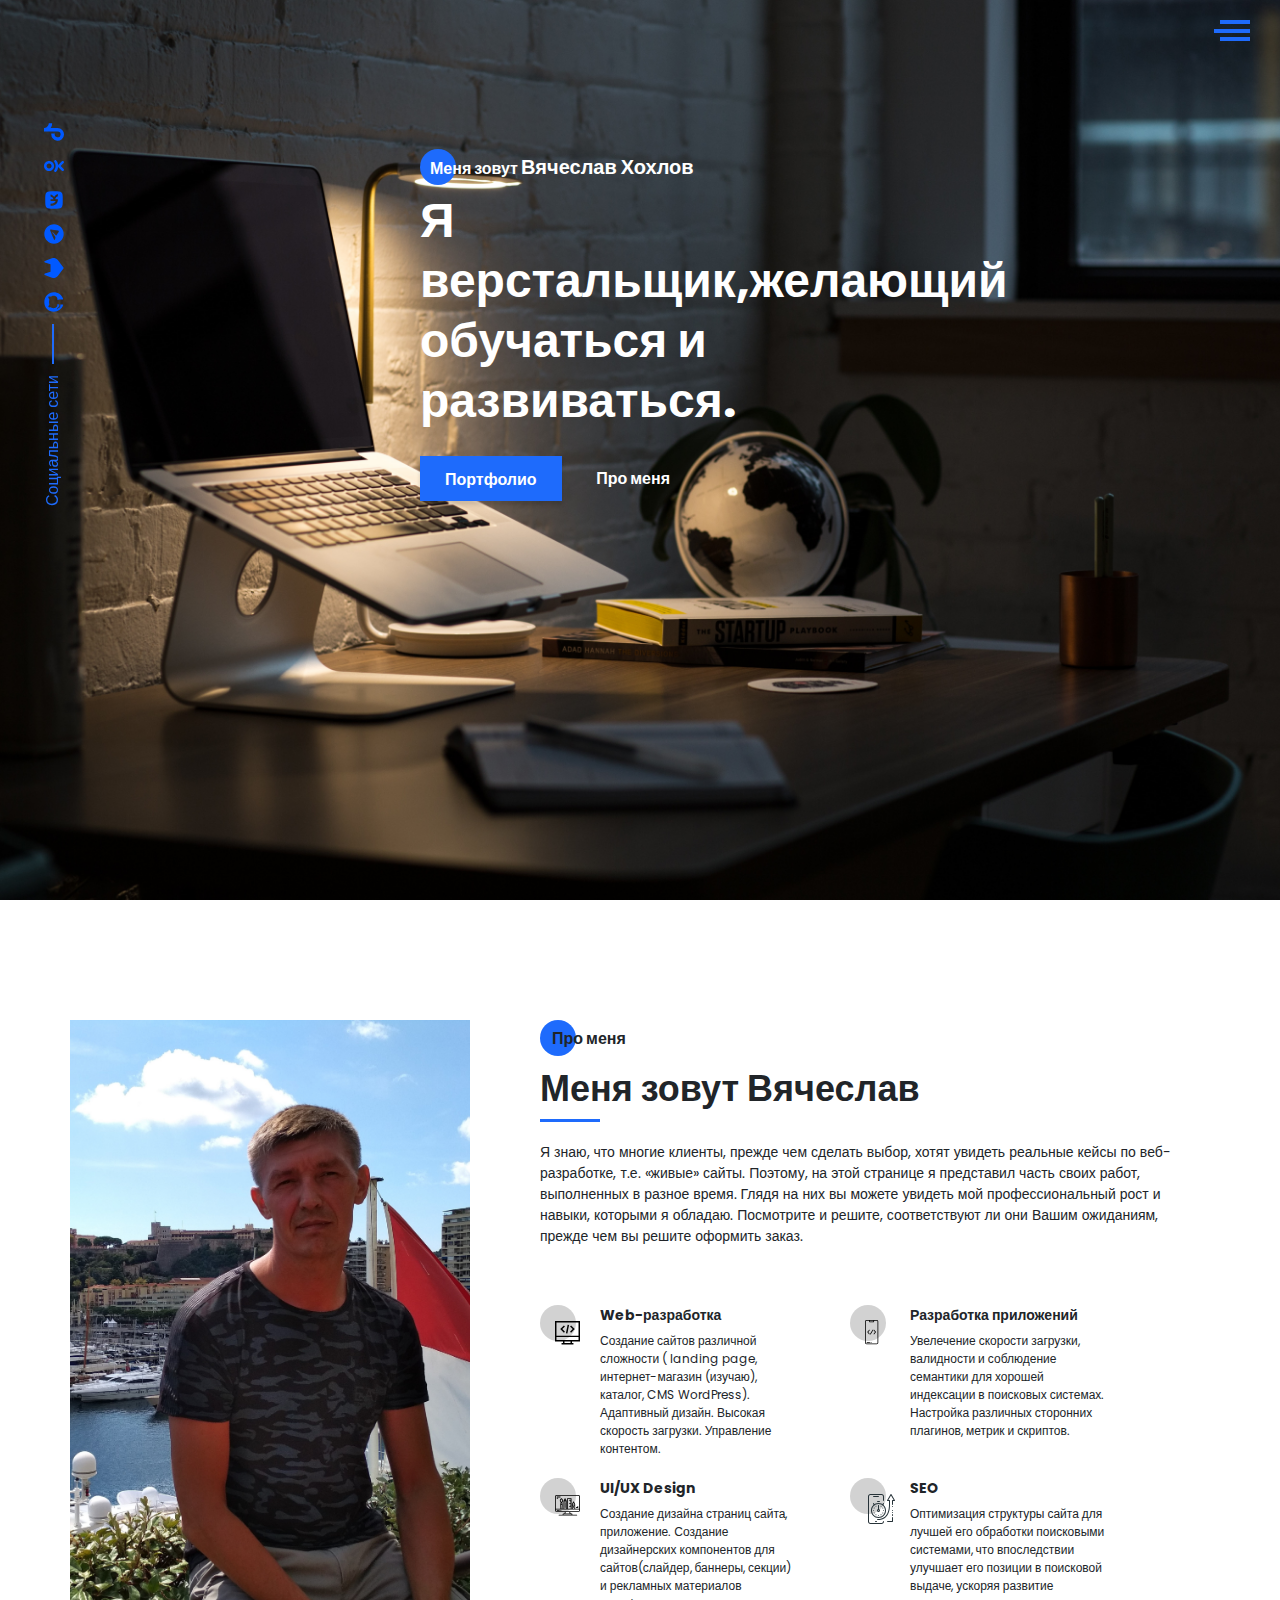
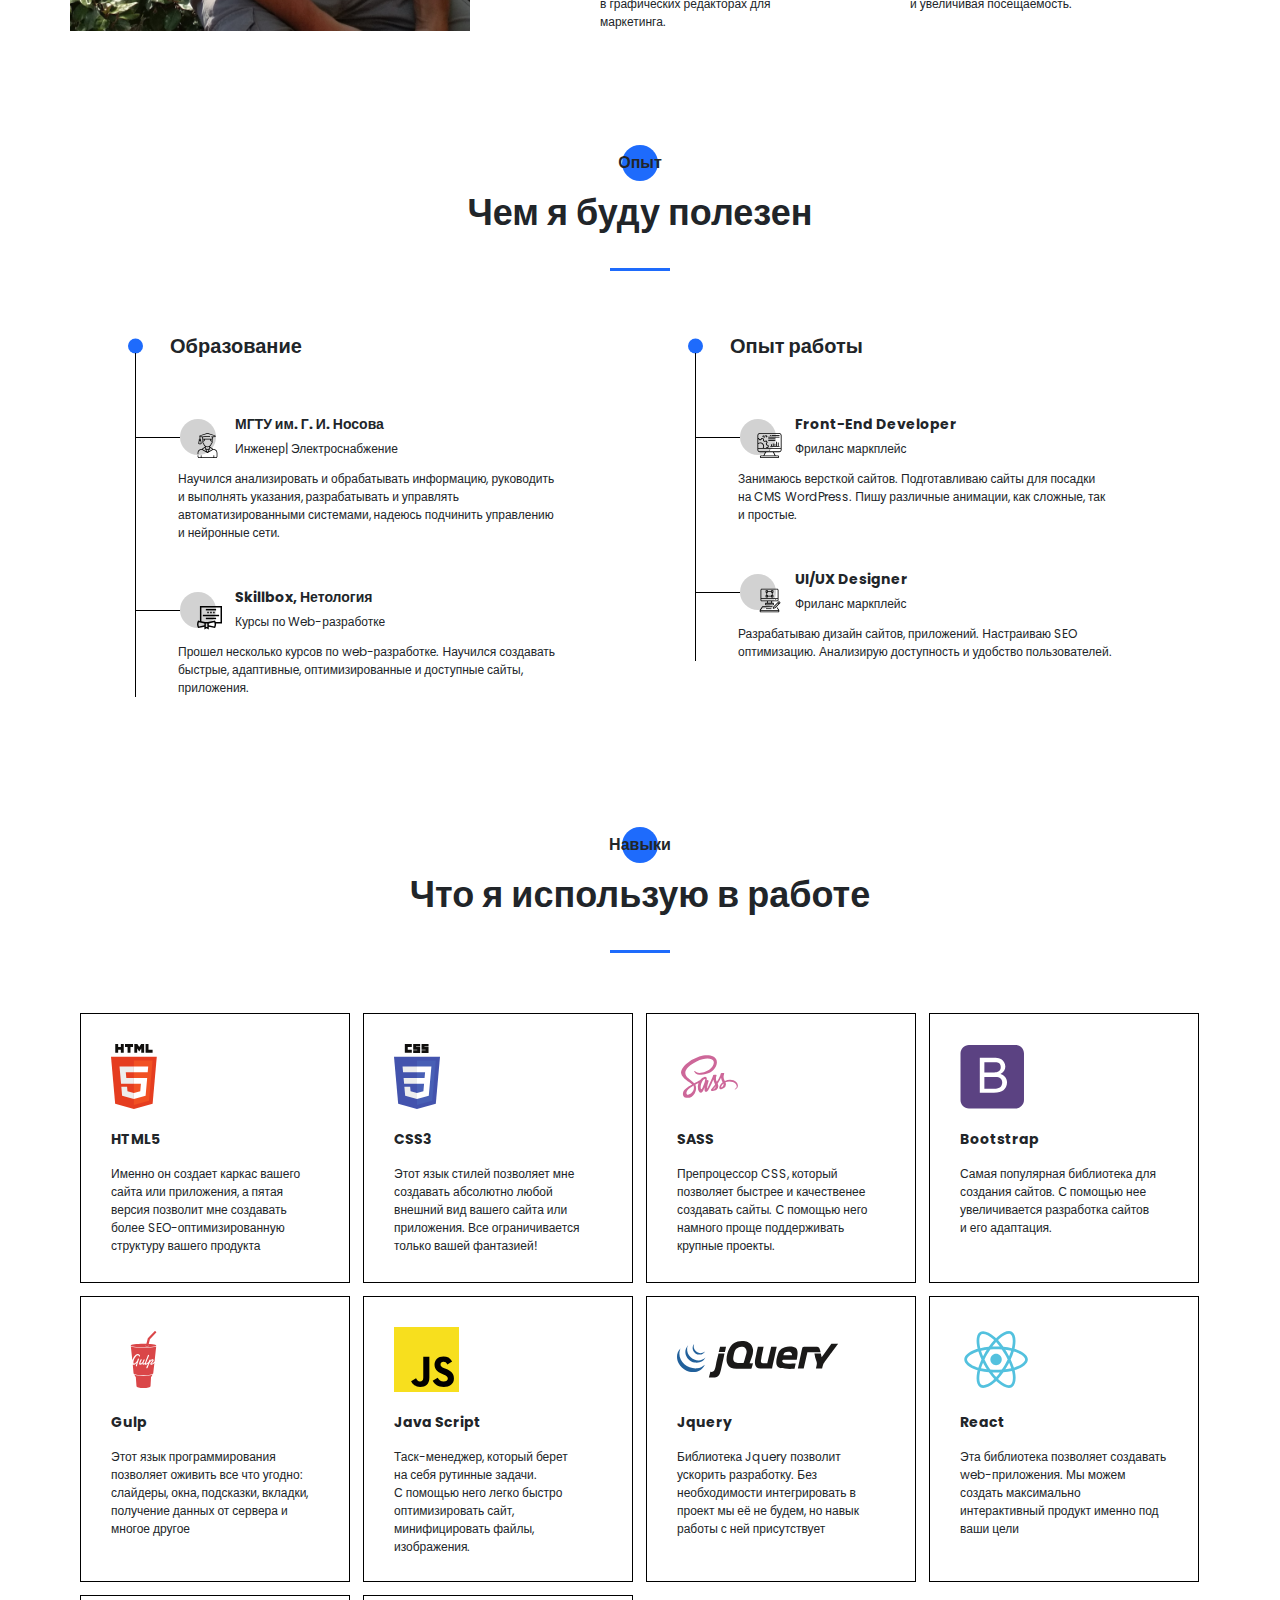
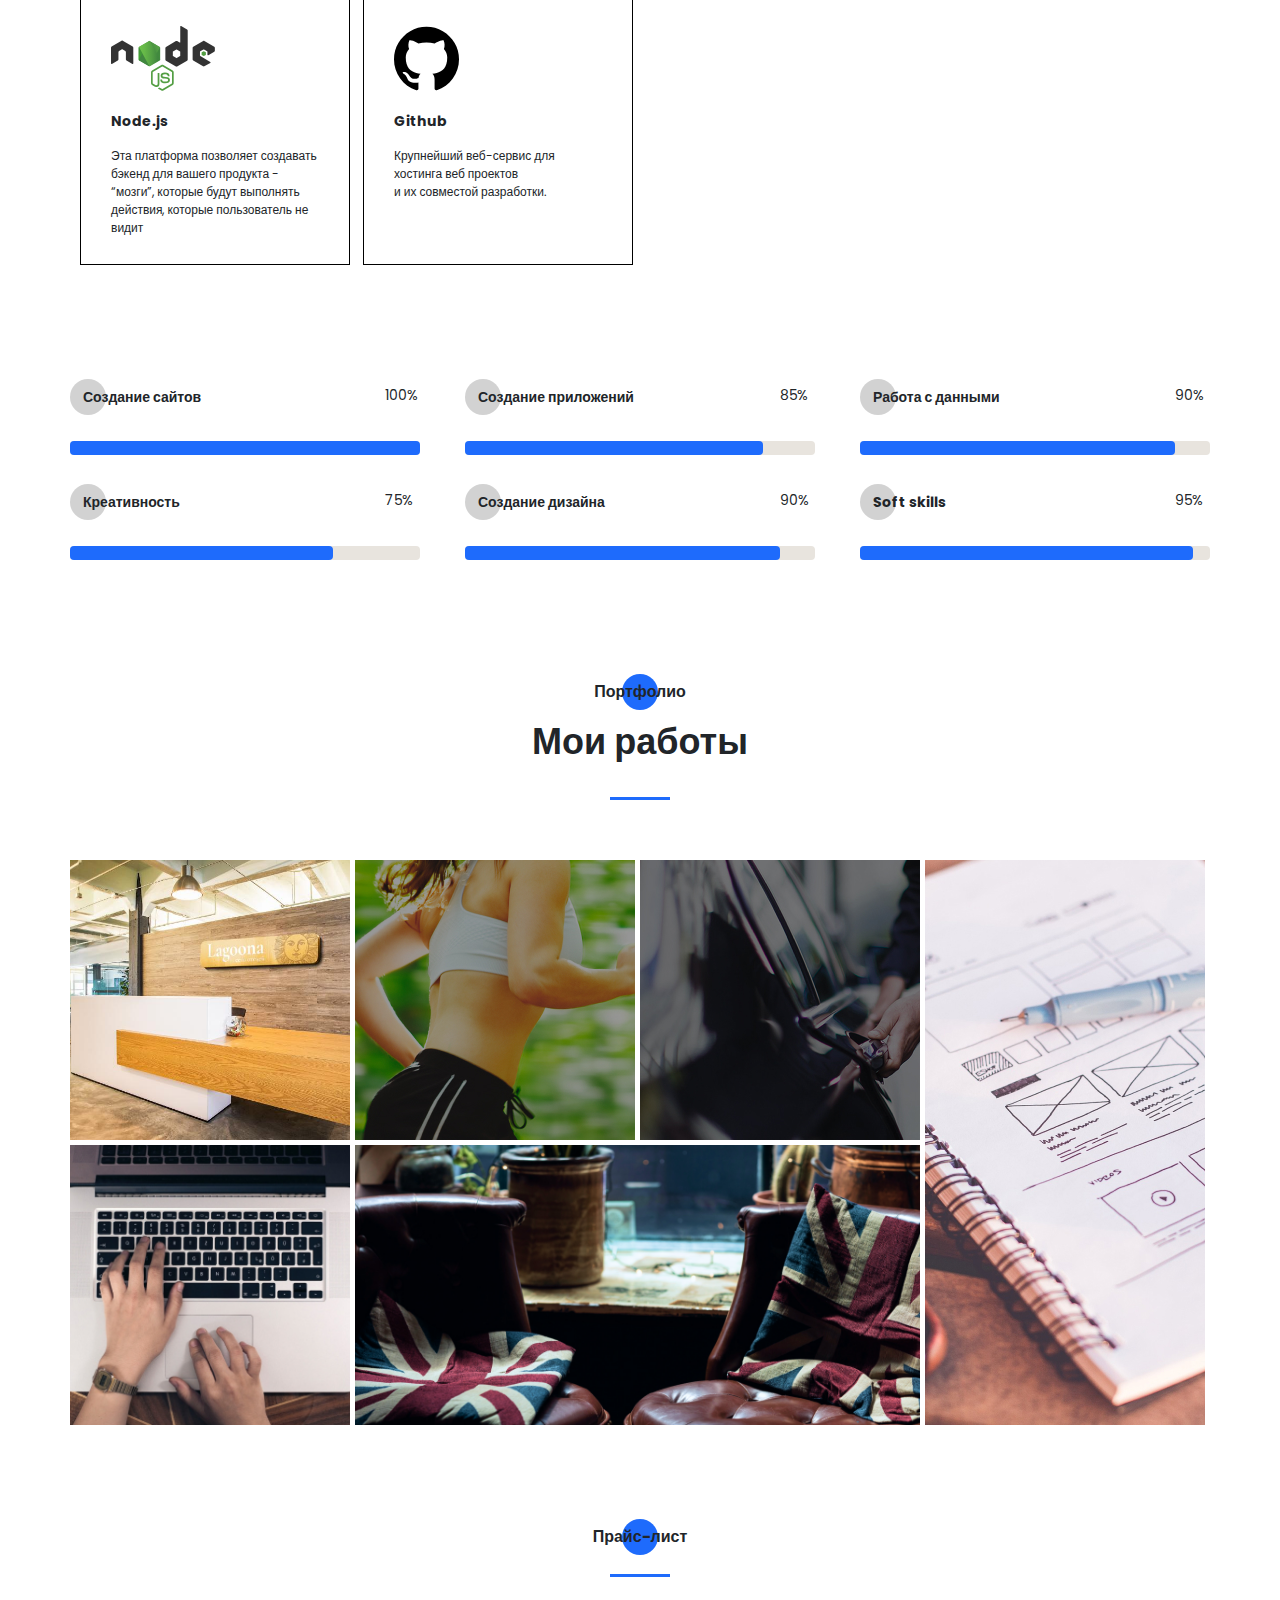
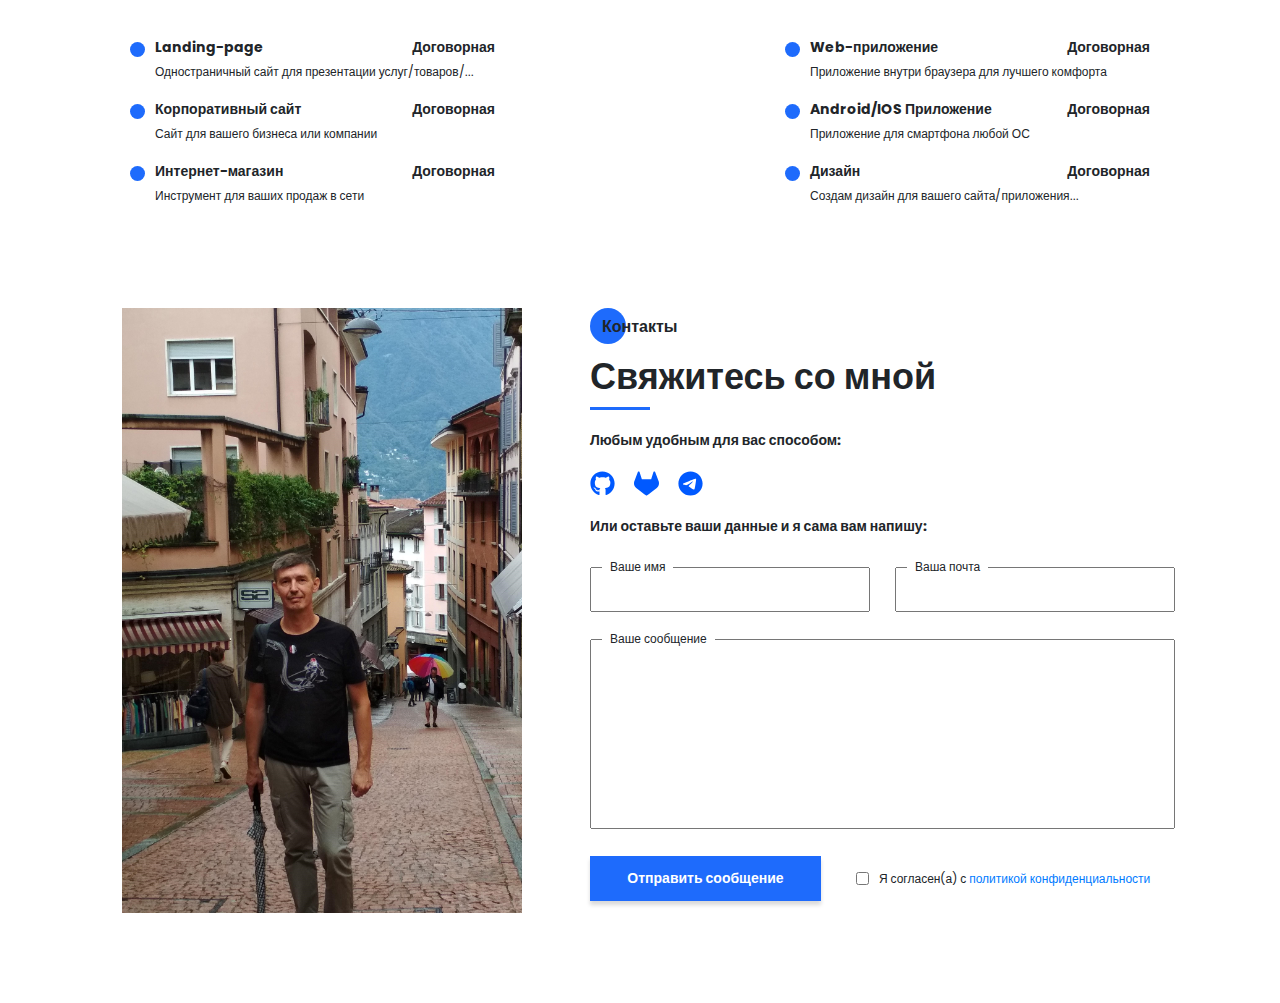
==== commit b2f8a7c9: "Kommit" ====
--- a/index.html
+++ b/index.html
@@ -1,4 +1,427 @@
-<!DOCTYPE html><html lang="ru"><head><meta charset="UTF-8"><meta name="viewport" content="width=device-width,initial-scale=1"><meta http-equiv="X-UA-Compatible" content="ie=edge"><title>Portfolio</title><meta name="title" content="Мое портфолио"><meta name="description" content="Здесь вы сможете ознакомиться с моими работами и узнать больше обо мне"><!-- Open Graph / Facebook --><meta property="og:type" content="website"><meta property="og:url" content="https://metatags.io/"><meta property="og:title" content="Мое портфолио"><meta property="og:description" content="Здесь вы сможете ознакомиться с моими работами и узнать больше обо мне"><meta property="og:image" content="https://metatags.io/assets/meta-tags-16a33a6a8531e519cc0936fbba0ad904e52d35f34a46c97a2c9f6f7dd7d336f2.png"><!-- Twitter --><meta property="twitter:card" content="summary_large_image"><meta property="twitter:url" content="https://metatags.io/"><meta property="twitter:title" content="Мое портфолио"><meta property="twitter:description" content="Здесь вы сможете ознакомиться с моими работами и узнать больше обо мне"><meta property="twitter:image" content="https://metatags.io/assets/meta-tags-16a33a6a8531e519cc0936fbba0ad904e52d35f34a46c97a2c9f6f7dd7d336f2.png"><!-- Favicon  --><link rel="apple-touch-icon" sizes="57x57" href="icons/favicon//apple-icon-57x57.png"><link rel="apple-touch-icon" sizes="60x60" href="icons/favicon//apple-icon-60x60.png"><link rel="apple-touch-icon" sizes="72x72" href="icons/favicon//apple-icon-72x72.png"><link rel="apple-touch-icon" sizes="76x76" href="icons/favicon//apple-icon-76x76.png"><link rel="apple-touch-icon" sizes="114x114" href="icons/favicon//apple-icon-114x114.png"><link rel="apple-touch-icon" sizes="120x120" href="icons/favicon//apple-icon-120x120.png"><link rel="apple-touch-icon" sizes="144x144" href="icons/favicon//apple-icon-144x144.png"><link rel="apple-touch-icon" sizes="152x152" href="icons/favicon//apple-icon-152x152.png"><link rel="apple-touch-icon" sizes="180x180" href="icons/favicon//apple-icon-180x180.png"><link rel="icon" type="image/png" sizes="192x192" href="icons/favicon//android-icon-192x192.png"><link rel="icon" type="image/png" sizes="32x32" href="icons/favicon//favicon-32x32.png"><link rel="icon" type="image/png" sizes="96x96" href="icons/favicon//favicon-96x96.png"><link rel="icon" type="image/png" sizes="16x16" href="icons/favicon//favicon-16x16.png"><link rel="manifest" href="icons/favicon/                    /manifest.json"><meta name="msapplication-TileColor" content="#ffffff"><meta name="msapplication-TileImage" content="/ms-icon-144x144.png"><meta name="theme-color" content="#ffffff"><link rel="stylesheet" href="css/style.min.css"></head><body><aside class="sidepanel"><a href="#" class="sidepanel__link"><svg width="20" height="20" fill="#0059ff" xmlns="http://www.w3.org/2000/svg" viewBox="0 0 448 512"><path d="M448,209.91a210.06,210.06,0,0,1-122.77-39.25V349.38A162.55,162.55,0,1,1,185,188.31V278.2a74.62,74.62,0,1,0,52.23,71.18V0l88,0a121.18,121.18,0,0,0,1.86,22.17h0A122.18,122.18,0,0,0,381,102.39a121.43,121.43,0,0,0,67,20.14Z"/></svg> </a><a href="#" class="sidepanel__link"><svg width="20" height="20" fill="#0059ff" xmlns="http://www.w3.org/2000/svg" viewBox="0 0 320 512"><path d="M275.1 334c-27.4 17.4-65.1 24.3-90 26.9l20.9 20.6 76.3 76.3c27.9 28.6-17.5 73.3-45.7 45.7-19.1-19.4-47.1-47.4-76.3-76.6L84 503.4c-28.2 27.5-73.6-17.6-45.4-45.7 19.4-19.4 47.1-47.4 76.3-76.3l20.6-20.6c-24.6-2.6-62.9-9.1-90.6-26.9-32.6-21-46.9-33.3-34.3-59 7.4-14.6 27.7-26.9 54.6-5.7 0 0 36.3 28.9 94.9 28.9s94.9-28.9 94.9-28.9c26.9-21.1 47.1-8.9 54.6 5.7 12.4 25.7-1.9 38-34.5 59.1zM30.3 129.7C30.3 58 88.6 0 160 0s129.7 58 129.7 129.7c0 71.4-58.3 129.4-129.7 129.4s-129.7-58-129.7-129.4zm66 0c0 35.1 28.6 63.7 63.7 63.7s63.7-28.6 63.7-63.7c0-35.4-28.6-64-63.7-64s-63.7 28.6-63.7 64z"/></svg> </a><a href="#" class="sidepanel__link"><svg width="20" height="20" fill="#0059ff" xmlns="http://www.w3.org/2000/svg" viewBox="0 0 448 512"><path d="M31.4907 63.4907C0 94.9813 0 145.671 0 247.04V264.96C0 366.329 0 417.019 31.4907 448.509C62.9813 480 113.671 480 215.04 480H232.96C334.329 480 385.019 480 416.509 448.509C448 417.019 448 366.329 448 264.96V247.04C448 145.671 448 94.9813 416.509 63.4907C385.019 32 334.329 32 232.96 32H215.04C113.671 32 62.9813 32 31.4907 63.4907ZM75.6 168.267H126.747C128.427 253.76 166.133 289.973 196 297.44V168.267H244.16V242C273.653 238.827 304.64 205.227 315.093 168.267H363.253C359.313 187.435 351.46 205.583 340.186 221.579C328.913 237.574 314.461 251.071 297.733 261.227C316.41 270.499 332.907 283.63 346.132 299.751C359.357 315.873 369.01 334.618 374.453 354.747H321.44C316.555 337.262 306.614 321.61 292.865 309.754C279.117 297.899 262.173 290.368 244.16 288.107V354.747H238.373C136.267 354.747 78.0267 284.747 75.6 168.267Z"/></svg> </a><a href="#" class="sidepanel__link"><svg width="20" height="20" fill="#0059ff" xmlns="http://www.w3.org/2000/svg" viewBox="0 0 496 512"><path d="M248,8C111.033,8,0,119.033,0,256S111.033,504,248,504,496,392.967,496,256,384.967,8,248,8ZM362.952,176.66c-3.732,39.215-19.881,134.378-28.1,178.3-3.476,18.584-10.322,24.816-16.948,25.425-14.4,1.326-25.338-9.517-39.287-18.661-21.827-14.308-34.158-23.215-55.346-37.177-24.485-16.135-8.612-25,5.342-39.5,3.652-3.793,67.107-61.51,68.335-66.746.153-.655.3-3.1-1.154-4.384s-3.59-.849-5.135-.5q-3.283.746-104.608,69.142-14.845,10.194-26.894,9.934c-8.855-.191-25.888-5.006-38.551-9.123-15.531-5.048-27.875-7.717-26.8-16.291q.84-6.7,18.45-13.7,108.446-47.248,144.628-62.3c68.872-28.647,83.183-33.623,92.511-33.789,2.052-.034,6.639.474,9.61,2.885a10.452,10.452,0,0,1,3.53,6.716A43.765,43.765,0,0,1,362.952,176.66Z"/></svg> </a><a href="#" class="sidepanel__link"><svg width="20" height="20" fill="#0059ff" xmlns="http://www.w3.org/2000/svg" viewBox="0 0 512 512"><path d="M503.5 204.6L502.8 202.8L433.1 21.02C431.7 17.45 429.2 14.43 425.9 12.38C423.5 10.83 420.8 9.865 417.9 9.57C415 9.275 412.2 9.653 409.5 10.68C406.8 11.7 404.4 13.34 402.4 15.46C400.5 17.58 399.1 20.13 398.3 22.9L351.3 166.9H160.8L113.7 22.9C112.9 20.13 111.5 17.59 109.6 15.47C107.6 13.35 105.2 11.72 102.5 10.7C99.86 9.675 96.98 9.295 94.12 9.587C91.26 9.878 88.51 10.83 86.08 12.38C82.84 14.43 80.33 17.45 78.92 21.02L9.267 202.8L8.543 204.6C-1.484 230.8-2.72 259.6 5.023 286.6C12.77 313.5 29.07 337.3 51.47 354.2L51.74 354.4L52.33 354.8L158.3 434.3L210.9 474L242.9 498.2C246.6 500.1 251.2 502.5 255.9 502.5C260.6 502.5 265.2 500.1 268.9 498.2L300.9 474L353.5 434.3L460.2 354.4L460.5 354.1C482.9 337.2 499.2 313.5 506.1 286.6C514.7 259.6 513.5 230.8 503.5 204.6z"/></svg> </a><a href="#" class="sidepanel__link"><svg width="20" height="20" fill="#0059ff" xmlns="http://www.w3.org/2000/svg" viewBox="0 0 496 512"><path d="M165.9 397.4c0 2-2.3 3.6-5.2 3.6-3.3.3-5.6-1.3-5.6-3.6 0-2 2.3-3.6 5.2-3.6 3-.3 5.6 1.3 5.6 3.6zm-31.1-4.5c-.7 2 1.3 4.3 4.3 4.9 2.6 1 5.6 0 6.2-2s-1.3-4.3-4.3-5.2c-2.6-.7-5.5.3-6.2 2.3zm44.2-1.7c-2.9.7-4.9 2.6-4.6 4.9.3 2 2.9 3.3 5.9 2.6 2.9-.7 4.9-2.6 4.6-4.6-.3-1.9-3-3.2-5.9-2.9zM244.8 8C106.1 8 0 113.3 0 252c0 110.9 69.8 205.8 169.5 239.2 12.8 2.3 17.3-5.6 17.3-12.1 0-6.2-.3-40.4-.3-61.4 0 0-70 15-84.7-29.8 0 0-11.4-29.1-27.8-36.6 0 0-22.9-15.7 1.6-15.4 0 0 24.9 2 38.6 25.8 21.9 38.6 58.6 27.5 72.9 20.9 2.3-16 8.8-27.1 16-33.7-55.9-6.2-112.3-14.3-112.3-110.5 0-27.5 7.6-41.3 23.6-58.9-2.6-6.5-11.1-33.3 2.6-67.9 20.9-6.5 69 27 69 27 20-5.6 41.5-8.5 62.8-8.5s42.8 2.9 62.8 8.5c0 0 48.1-33.6 69-27 13.7 34.7 5.2 61.4 2.6 67.9 16 17.7 25.8 31.5 25.8 58.9 0 96.5-58.9 104.2-114.8 110.5 9.2 7.9 17 22.9 17 46.4 0 33.7-.3 75.4-.3 83.6 0 6.5 4.6 14.4 17.3 12.1C428.2 457.8 496 362.9 496 252 496 113.3 383.5 8 244.8 8zM97.2 352.9c-1.3 1-1 3.3.7 5.2 1.6 1.6 3.9 2.3 5.2 1 1.3-1 1-3.3-.7-5.2-1.6-1.6-3.9-2.3-5.2-1zm-10.8-8.1c-.7 1.3.3 2.9 2.3 3.9 1.6 1 3.6.7 4.3-.7.7-1.3-.3-2.9-2.3-3.9-2-.6-3.6-.3-4.3.7zm32.4 35.6c-1.6 1.3-1 4.3 1.3 6.2 2.3 2.3 5.2 2.6 6.5 1 1.3-1.3.7-4.3-1.3-6.2-2.2-2.3-5.2-2.6-6.5-1zm-11.4-14.7c-1.6 1-1.6 3.6 0 5.9 1.6 2.3 4.3 3.3 5.6 2.3 1.6-1.3 1.6-3.9 0-6.2-1.4-2.3-4-3.3-5.6-2z"/></svg></a><div class="sidepanel__divider"></div><div class="sidepanel__text"><span>Социальные сети</span></div></aside><div class="menu"><div class="menu__block"><div class="menu__close"><svg width="20" height="20" viewBox="0 0 29 30" fill="none" xmlns="http://www.w3.org/2000/svg"><path d="M17.1568 14.5231L28.4489 3.23075C29.1837 2.49623 29.1837 1.30861 28.4489 0.574085C27.7144 -0.160437 26.5267 -0.160437 25.7922 0.574085L14.4998 11.8665L3.20781 0.574085C2.47295 -0.160437 1.28567 -0.160437 0.551149 0.574085C-0.183717 1.30861 -0.183717 2.49623 0.551149 3.23075L11.8432 14.5231L0.551149 25.8155C-0.183717 26.55 -0.183717 27.7376 0.551149 28.4721C0.917206 28.8385 1.39852 29.0226 1.87948 29.0226C2.36045 29.0226 2.84141 28.8385 3.20781 28.4721L14.4998 17.1798L25.7922 28.4721C26.1586 28.8385 26.6396 29.0226 27.1205 29.0226C27.6015 29.0226 28.0825 28.8385 28.4489 28.4721C29.1837 27.7376 29.1837 26.55 28.4489 25.8155L17.1568 14.5231Z" fill="white"/></svg></div><nav><ul class="menu__list"><li class="menu__link"><a href="#about">ПРО МЕНЯ</a></li><li class="menu__link"><a href="#resume">МОЙ ОПЫТ</a></li><li class="menu__link"><a href="#skill">МОИ НАВЫКИ</a></li><li class="menu__link"><a href="#portfolio">МОИ РАБОТЫ</a></li><li class="menu__link"><a href="#price">ПРАЙС-ЛИСТ</a></li><li class="menu__link"><a href="#contacts">КОНТАКТЫ</a></li></ul></nav><div class="menu__social"><a class="menu__social-link" href="#"><svg width="20" height="20" fill="#fff" xmlns="http://www.w3.org/2000/svg" viewBox="0 0 496 512"><path d="M165.9 397.4c0 2-2.3 3.6-5.2 3.6-3.3.3-5.6-1.3-5.6-3.6 0-2 2.3-3.6 5.2-3.6 3-.3 5.6 1.3 5.6 3.6zm-31.1-4.5c-.7 2 1.3 4.3 4.3 4.9 2.6 1 5.6 0 6.2-2s-1.3-4.3-4.3-5.2c-2.6-.7-5.5.3-6.2 2.3zm44.2-1.7c-2.9.7-4.9 2.6-4.6 4.9.3 2 2.9 3.3 5.9 2.6 2.9-.7 4.9-2.6 4.6-4.6-.3-1.9-3-3.2-5.9-2.9zM244.8 8C106.1 8 0 113.3 0 252c0 110.9 69.8 205.8 169.5 239.2 12.8 2.3 17.3-5.6 17.3-12.1 0-6.2-.3-40.4-.3-61.4 0 0-70 15-84.7-29.8 0 0-11.4-29.1-27.8-36.6 0 0-22.9-15.7 1.6-15.4 0 0 24.9 2 38.6 25.8 21.9 38.6 58.6 27.5 72.9 20.9 2.3-16 8.8-27.1 16-33.7-55.9-6.2-112.3-14.3-112.3-110.5 0-27.5 7.6-41.3 23.6-58.9-2.6-6.5-11.1-33.3 2.6-67.9 20.9-6.5 69 27 69 27 20-5.6 41.5-8.5 62.8-8.5s42.8 2.9 62.8 8.5c0 0 48.1-33.6 69-27 13.7 34.7 5.2 61.4 2.6 67.9 16 17.7 25.8 31.5 25.8 58.9 0 96.5-58.9 104.2-114.8 110.5 9.2 7.9 17 22.9 17 46.4 0 33.7-.3 75.4-.3 83.6 0 6.5 4.6 14.4 17.3 12.1C428.2 457.8 496 362.9 496 252 496 113.3 383.5 8 244.8 8zM97.2 352.9c-1.3 1-1 3.3.7 5.2 1.6 1.6 3.9 2.3 5.2 1 1.3-1 1-3.3-.7-5.2-1.6-1.6-3.9-2.3-5.2-1zm-10.8-8.1c-.7 1.3.3 2.9 2.3 3.9 1.6 1 3.6.7 4.3-.7.7-1.3-.3-2.9-2.3-3.9-2-.6-3.6-.3-4.3.7zm32.4 35.6c-1.6 1.3-1 4.3 1.3 6.2 2.3 2.3 5.2 2.6 6.5 1 1.3-1.3.7-4.3-1.3-6.2-2.2-2.3-5.2-2.6-6.5-1zm-11.4-14.7c-1.6 1-1.6 3.6 0 5.9 1.6 2.3 4.3 3.3 5.6 2.3 1.6-1.3 1.6-3.9 0-6.2-1.4-2.3-4-3.3-5.6-2z"/></svg> </a><a class="menu__social-link" href="#"><svg width="20" height="20" fill="#fff" xmlns="http://www.w3.org/2000/svg" viewBox="0 0 512 512"><path d="M503.5 204.6L502.8 202.8L433.1 21.02C431.7 17.45 429.2 14.43 425.9 12.38C423.5 10.83 420.8 9.865 417.9 9.57C415 9.275 412.2 9.653 409.5 10.68C406.8 11.7 404.4 13.34 402.4 15.46C400.5 17.58 399.1 20.13 398.3 22.9L351.3 166.9H160.8L113.7 22.9C112.9 20.13 111.5 17.59 109.6 15.47C107.6 13.35 105.2 11.72 102.5 10.7C99.86 9.675 96.98 9.295 94.12 9.587C91.26 9.878 88.51 10.83 86.08 12.38C82.84 14.43 80.33 17.45 78.92 21.02L9.267 202.8L8.543 204.6C-1.484 230.8-2.72 259.6 5.023 286.6C12.77 313.5 29.07 337.3 51.47 354.2L51.74 354.4L52.33 354.8L158.3 434.3L210.9 474L242.9 498.2C246.6 500.1 251.2 502.5 255.9 502.5C260.6 502.5 265.2 500.1 268.9 498.2L300.9 474L353.5 434.3L460.2 354.4L460.5 354.1C482.9 337.2 499.2 313.5 506.1 286.6C514.7 259.6 513.5 230.8 503.5 204.6z"/></svg> </a><a class="menu__social-link" href="#"><svg width="20" height="20" fill="#fff" xmlns="http://www.w3.org/2000/svg" viewBox="0 0 496 512"><path d="M248,8C111.033,8,0,119.033,0,256S111.033,504,248,504,496,392.967,496,256,384.967,8,248,8ZM362.952,176.66c-3.732,39.215-19.881,134.378-28.1,178.3-3.476,18.584-10.322,24.816-16.948,25.425-14.4,1.326-25.338-9.517-39.287-18.661-21.827-14.308-34.158-23.215-55.346-37.177-24.485-16.135-8.612-25,5.342-39.5,3.652-3.793,67.107-61.51,68.335-66.746.153-.655.3-3.1-1.154-4.384s-3.59-.849-5.135-.5q-3.283.746-104.608,69.142-14.845,10.194-26.894,9.934c-8.855-.191-25.888-5.006-38.551-9.123-15.531-5.048-27.875-7.717-26.8-16.291q.84-6.7,18.45-13.7,108.446-47.248,144.628-62.3c68.872-28.647,83.183-33.623,92.511-33.789,2.052-.034,6.639.474,9.61,2.885a10.452,10.452,0,0,1,3.53,6.716A43.765,43.765,0,0,1,362.952,176.66Z"/></svg> </a><a class="menu__social-link" href="#"><svg width="20" height="20" fill="#fff" xmlns="http://www.w3.org/2000/svg" viewBox="0 0 448 512"><path d="M31.4907 63.4907C0 94.9813 0 145.671 0 247.04V264.96C0 366.329 0 417.019 31.4907 448.509C62.9813 480 113.671 480 215.04 480H232.96C334.329 480 385.019 480 416.509 448.509C448 417.019 448 366.329 448 264.96V247.04C448 145.671 448 94.9813 416.509 63.4907C385.019 32 334.329 32 232.96 32H215.04C113.671 32 62.9813 32 31.4907 63.4907ZM75.6 168.267H126.747C128.427 253.76 166.133 289.973 196 297.44V168.267H244.16V242C273.653 238.827 304.64 205.227 315.093 168.267H363.253C359.313 187.435 351.46 205.583 340.186 221.579C328.913 237.574 314.461 251.071 297.733 261.227C316.41 270.499 332.907 283.63 346.132 299.751C359.357 315.873 369.01 334.618 374.453 354.747H321.44C316.555 337.262 306.614 321.61 292.865 309.754C279.117 297.899 262.173 290.368 244.16 288.107V354.747H238.373C136.267 354.747 78.0267 284.747 75.6 168.267Z"/></svg> </a><a class="menu__social-link" href="#"><svg width="20" height="20" fill="#fff" xmlns="http://www.w3.org/2000/svg" viewBox="0 0 320 512"><path d="M275.1 334c-27.4 17.4-65.1 24.3-90 26.9l20.9 20.6 76.3 76.3c27.9 28.6-17.5 73.3-45.7 45.7-19.1-19.4-47.1-47.4-76.3-76.6L84 503.4c-28.2 27.5-73.6-17.6-45.4-45.7 19.4-19.4 47.1-47.4 76.3-76.3l20.6-20.6c-24.6-2.6-62.9-9.1-90.6-26.9-32.6-21-46.9-33.3-34.3-59 7.4-14.6 27.7-26.9 54.6-5.7 0 0 36.3 28.9 94.9 28.9s94.9-28.9 94.9-28.9c26.9-21.1 47.1-8.9 54.6 5.7 12.4 25.7-1.9 38-34.5 59.1zM30.3 129.7C30.3 58 88.6 0 160 0s129.7 58 129.7 129.7c0 71.4-58.3 129.4-129.7 129.4s-129.7-58-129.7-129.4zm66 0c0 35.1 28.6 63.7 63.7 63.7s63.7-28.6 63.7-63.7c0-35.4-28.6-64-63.7-64s-63.7 28.6-63.7 64z"/></svg> </a><a class="menu__social-link" href="#"><svg width="20" height="20" fill="#fff" xmlns="http://www.w3.org/2000/svg" viewBox="0 0 448 512"><path d="M448,209.91a210.06,210.06,0,0,1-122.77-39.25V349.38A162.55,162.55,0,1,1,185,188.31V278.2a74.62,74.62,0,1,0,52.23,71.18V0l88,0a121.18,121.18,0,0,0,1.86,22.17h0A122.18,122.18,0,0,0,381,102.39a121.43,121.43,0,0,0,67,20.14Z"/></svg></a></div></div><div class="menu__overlay"></div></div><section class="promo"><div class="hamburger"><span></span> <span class="long"></span> <span></span></div><div class="container promo__container"><div class="promo__descr"><div class="title title_fz16 promo__subtitle">Меня зовут <span>Вячеслав Хохлов</span></div><h1 class="title title_fz48 promo__title">Я верстальщик<p>(web-разработчик)</p>из города Москва</h1><div class="promo__btns"><a href="#portfolio" class="promo__link btn button">Портфолио</a> <a href="#about" class="promo__link promo__link-btn">Про меня</a></div></div></div></section><section class="about" id="about"><div class="container"><div class="about__wrapper"><div class="about__photo"><img src="img/IMG_2-2.jpg" alt="photo"></div><div class="about__descr"><h2 class="title title_fz16 about__title">Про меня</h2><div class="title title_fz36 about__subtitle">Меня зовут Вячеслав</div><div class="divider"></div><p class="about__text">Я&nbsp;знаю, что многие клиенты, прежде чем сделать выбор, хотят увидеть реальные кейсы по&nbsp;веб-разработке, т.е. &laquo;живые&raquo; сайты. Поэтому, на&nbsp;этой странице я&nbsp;представил часть своих работ, выполненных в&nbsp;разное время. Глядя на&nbsp;них вы&nbsp;можете увидеть мой профессиональный рост и навыки, которыми я&nbsp;обладаю. Посмотрите и&nbsp;решите, соответствуют&nbsp;ли они Вашим ожиданиям, прежде чем вы&nbsp;решите оформить заказ.</p></div><div class="about__skills"><div class="about__skills-item"><div class="about__skills-circle"><img src="icons/about_me/web_development.svg" alt="web-dev"></div><div><div class="title title_fz14">Web-разработка</div><p class="about__skills-text">Создание сайтов различной сложности ( landing page, интернет-магазин (изучаю), каталог, CMS WordPress). Адаптивный дизайн. Высокая скорость загрузки. Управление контентом.</p></div></div><div class="about__skills-item"><div class="about__skills-circle"><img src="icons/about_me/mobile_dev.svg" alt="mobile-dev"></div><div><div class="title title_fz14">Разработка приложений</div><p class="about__skills-text">Увелечение скорости загрузки, валидности и&nbsp;соблюдение семантики для хорошей индексации в поисковых системах. Настройка различных сторонних плагинов, метрик и&nbsp;скриптов.</p></div></div><div class="about__skills-item"><div class="about__skills-circle"><img src="icons/about_me/design.svg" alt="design"></div><div><div class="title title_fz14">UI/UX Design</div><p class="about__skills-text">Создание дизайна страниц сайта, приложение. Создание дизайнерских компонентов для сайтов(слайдер, баннеры, секции) и&nbsp;рекламных материалов в&nbsp;графических редакторах для маркетинга.</p></div></div><div class="about__skills-item"><div class="about__skills-circle"><img src="icons/about_me/star.svg" alt="design"></div><div><div class="title title_fz14">SEO</div><p class="about__skills-text">Оптимизация структуры сайта для лучшей его обработки поисковыми системами, что впоследствии улучшает его позиции в&nbsp;поисковой выдаче, ускоряя развитие и&nbsp;увеличивая посещаемость.</p></div></div></div></div></div></section><section class="resume" id="resume"><div class="container"><h2 class="title title_fz16 title__section-title">Опыт</h2><div class="title title_fz36 title__section-subtitle">Чем я буду полезен</div><div class="divider"></div><div class="resume__wrapper"><div class="resume__column"><h3 class="title title_fz20 resume__column-title">Образование</h3><ul><li><div class="resume__item"><div class="resume__item-head"><div class="resume__item-icon"><img src="icons/experience/university.svg" alt="university"></div><h4 class="title title_fz14">МГТУ им. Г. И. Носова</h4><div class="resume__item-location">Инженер| Электроснабжение</div></div><p class="resume__item-body">Научился анализировать и&nbsp;обрабатывать информацию, руководить и&nbsp;выполнять указания, разрабатывать и&nbsp;управлять автоматизированными системами, надеюсь подчинить управлению и&nbsp;нейронные сети.</p></div></li><li><div class="resume__item"><div class="resume__item-head"><div class="resume__item-icon"><img src="icons/experience/courses.svg" alt="courses"></div><h4 class="title title_fz14">Skillbox, Нетология</h4><div class="resume__item-location">Курсы по Web-разработке</div></div><p class="resume__item-body">Прошел несколько курсов по&nbsp;web-разработке. Научился создавать быстрые, адаптивные, оптимизированные и&nbsp;доступные сайты, приложения.</p></div></li></ul></div><div class="resume__column"><h3 class="title title_fz20 resume__column-title">Опыт работы</h3><ul><li><div class="resume__item"><div class="resume__item-head"><div class="resume__item-icon"><img src="icons/experience/developer.svg" alt="developer"></div><h4 class="title title_fz14">Front-End Developer</h4><div class="resume__item-location">Фриланс маркплейс</div></div><p class="resume__item-body">Занимаюсь версткой сайтов. Подготавливаю сайты для посадки на&nbsp;CMS WordPress. Пишу различные анимации, как сложные, так и&nbsp;простые.</p></div></li><li><div class="resume__item"><div class="resume__item-head"><div class="resume__item-icon"><img src="icons/experience/designer.svg" alt="designer"></div><h4 class="title title_fz14">UI/UX Designer</h4><div class="resume__item-location">Фриланс маркплейс</div></div><p class="resume__item-body">Разрабатываю дизайн сайтов, приложений. Настраиваю SEO оптимизацию. Анализирую доступность и&nbsp;удобство пользователей.</p></div></li></ul></div></div></div></section><section class="skills" id="skill"><div class="container"><h2 class="title title_fz16 title__section-title">Навыки</h2><div class="title title_fz36 title__section-subtitle">Что я использую в работе</div><div class="divider"></div><div class="skills__items"><div class="skills__item"><div class="skills__item-img"><img src="icons/skills/html5.svg" alt="html5"></div><h3 class="title title_fz14">HTML5</h3><p>Именно он создает каркас вашего сайта или приложения, а пятая версия позволит мне создавать более SEO-оптимизированную структуру вашего продукта</p></div><div class="skills__item"><div class="skills__item-img"><img src="icons/skills/css3.svg" alt="css3"></div><h3 class="title title_fz14">CSS3</h3><p>Этот язык стилей позволяет мне создавать абсолютно любой внешний вид вашего сайта или приложения. Все ограничивается только вашей фантазией!</p></div><div class="skills__item"><div class="skills__item-img"><img src="icons/skills/Sass.svg" width="65" height="65" alt="SASS"></div><h3 class="title title_fz14">SASS</h3><p>Препроцессор CSS, который позволяет быстрее и качественее создавать сайты. С&nbsp;помощью него намного проще поддерживать крупные проекты.</p></div><div class="skills__item"><div class="skills__item-img"><img src="icons/skills/bootstrap.svg" width="65" height="65" alt="Bootstrap"></div><h3 class="title title_fz14">Bootstrap</h3><p>Самая популярная библиотека для создания сайтов. С&nbsp;помощью нее увеличивается разработка сайтов и&nbsp;его адаптация.</p></div><div class="skills__item"><div class="skills__item-img"><img src="icons/skills/gulp.svg" width="65" height="65" alt="Gulp"></div><h3 class="title title_fz14">Gulp</h3><p>Этот язык программирования позволяет оживить все что угодно: слайдеры, окна, подсказки, вкладки, получение данных от сервера и многое другое</p></div><div class="skills__item"><div class="skills__item-img"><img src="icons/skills/js.svg" alt="java script"></div><h3 class="title title_fz14">Java Script</h3><p>Таск-менеджер, который берет на&nbsp;себя рутинные задачи. С&nbsp;помощью него легко быстро оптимизировать сайт, минифицировать файлы, изображения.</p></div><div class="skills__item"><div class="skills__item-img"><img src="icons/skills/jquery.svg" alt="Jquery"></div><h3 class="title title_fz14">Jquery</h3><p>Библиотека Jquery позволит ускорить разработку. Без необходимости интегрировать в проект мы её не будем, но навык работы с ней присутствует</p></div><div class="skills__item"><div class="skills__item-img"><img src="icons/skills/react.svg" alt="React"></div><h3 class="title title_fz14">React</h3><p>Эта библиотека позволяет создавать web-приложения. Мы можем создать максимально интерактивный продукт именно под ваши цели</p></div><div class="skills__item"><div class="skills__item-img"><img src="icons/skills/node.js.svg" alt="Node.js"></div><h3 class="title title_fz14">Node.js</h3><p>Эта платформа позволяет создавать бэкенд для вашего продукта - “мозги”, которые будут выполнять действия, которые пользователь не видит</p></div><div class="skills__item"><div class="skills__item-img"><img src="icons/skills/github.svg" width="65" height="65" alt="Github"></div><h3 class="title title_fz14">Github</h3><p>Крупнейший веб-сервис для хостинга веб проектов и&nbsp;их&nbsp;совместой разработки.</p></div></div><div class="skills__ratings"><div class="skills__ratings-item"><div class="title title_fz14 skills__ratings-title">Создание сайтов</div><div class="skills__ratings-counter">100%</div><div class="skills__ratings-line"><span></span></div></div><div class="skills__ratings-item"><div class="title title_fz14 skills__ratings-title">Создание приложений</div><div class="skills__ratings-counter">85%</div><div class="skills__ratings-line"><span></span></div></div><div class="skills__ratings-item"><div class="title title_fz14 skills__ratings-title">Работа с данными</div><div class="skills__ratings-counter">90%</div><div class="skills__ratings-line"><span></span></div></div><div class="skills__ratings-item"><div class="title title_fz14 skills__ratings-title">Креативность</div><div class="skills__ratings-counter">75%</div><div class="skills__ratings-line"><span></span></div></div><div class="skills__ratings-item"><div class="title title_fz14 skills__ratings-title">Создание дизайна</div><div class="skills__ratings-counter">90%</div><div class="skills__ratings-line"><span></span></div></div><div class="skills__ratings-item"><div class="title title_fz14 skills__ratings-title">Soft skills</div><div class="skills__ratings-counter">95%</div><div class="skills__ratings-line"><span></span></div></div></div></div></section><section class="portfolio" id="portfolio"><div class="container"><h2 class="title title_fz16 title__section-title">Портфолио</h2><div class="title title_fz36 title__section-subtitle">Мои работы</div><div class="divider"></div><div class="portfolio__wrapper"><a href="/Laguna" class="portfolio__item"><img src="img/works/laguna.jpg" alt="Laguna"> </a><a href="/Pulse" class="portfolio__item"><img src="img/works/pulse.jpg" alt="Pulse"> </a><a href="/Uber" class="portfolio__item"><img src="img/works/uber.jpg" alt="Uber"> </a><a href="/Evclid" class="portfolio__item vertical"><img src="img/works/plans.jpg" alt="Evclid"> </a><a href="/Skillbox-3D" class="portfolio__item"><img src="img/works/3-D.jpg" alt="Skillbox-3D"> </a><a href="/SitDownPls" class="portfolio__item horizonal"><img src="img/works/SitDownPls.jpg" alt="SitDownPls"></a></div></div></section><section class="price" id="price"><div class="container"><h2 class="title title_fz16 title__section-title">Прайс-лист</h2><div class="divider"></div><div class="price__wrapper"><div class="price__item"><div class="price__type">Landing-page</div><div class="price__count">Договорная</div><div class="price__descr">Одностраничный сайт для презентации услуг/товаров/...</div></div><div class="price__item"><div class="price__type">Web-приложение</div><div class="price__count">Договорная</div><div class="price__descr">Приложение внутри браузера для лучшего комфорта</div></div><div class="price__item"><div class="price__type">Корпоративный сайт</div><div class="price__count">Договорная</div><div class="price__descr">Сайт для вашего бизнеса или компании</div></div><div class="price__item"><div class="price__type">Android/IOS Приложение</div><div class="price__count">Договорная</div><div class="price__descr">Приложение для смартфона любой ОС</div></div><div class="price__item"><div class="price__type">Интернет-магазин</div><div class="price__count">Договорная</div><div class="price__descr">Инструмент для ваших продаж в сети</div></div><div class="price__item"><div class="price__type">Дизайн</div><div class="price__count">Договорная</div><div class="price__descr">Создам дизайн для вашего сайта/приложения...</div></div></div></div></section><section class="contacts" id="contacts"><div class="container"><div class="contacts__wrapper"><div class="contacts__photo"><img src="img/IMG_4.jpg" alt="photo"></div><div class="contacts__descr"><h2 class="title title_fz16 contacts__title">Контакты</h2><div class="title title_fz36 contacts__subtitle">Свяжитесь со мной</div><div class="divider"></div><div class="title title_fz14 contacts__text">Любым удобным для вас способом:</div><div class="contacts__social"><a href="#" class="contacts__link"><svg width="25" height="25" fill="#0059ff" xmlns="http://www.w3.org/2000/svg" viewBox="0 0 496 512"><path d="M165.9 397.4c0 2-2.3 3.6-5.2 3.6-3.3.3-5.6-1.3-5.6-3.6 0-2 2.3-3.6 5.2-3.6 3-.3 5.6 1.3 5.6 3.6zm-31.1-4.5c-.7 2 1.3 4.3 4.3 4.9 2.6 1 5.6 0 6.2-2s-1.3-4.3-4.3-5.2c-2.6-.7-5.5.3-6.2 2.3zm44.2-1.7c-2.9.7-4.9 2.6-4.6 4.9.3 2 2.9 3.3 5.9 2.6 2.9-.7 4.9-2.6 4.6-4.6-.3-1.9-3-3.2-5.9-2.9zM244.8 8C106.1 8 0 113.3 0 252c0 110.9 69.8 205.8 169.5 239.2 12.8 2.3 17.3-5.6 17.3-12.1 0-6.2-.3-40.4-.3-61.4 0 0-70 15-84.7-29.8 0 0-11.4-29.1-27.8-36.6 0 0-22.9-15.7 1.6-15.4 0 0 24.9 2 38.6 25.8 21.9 38.6 58.6 27.5 72.9 20.9 2.3-16 8.8-27.1 16-33.7-55.9-6.2-112.3-14.3-112.3-110.5 0-27.5 7.6-41.3 23.6-58.9-2.6-6.5-11.1-33.3 2.6-67.9 20.9-6.5 69 27 69 27 20-5.6 41.5-8.5 62.8-8.5s42.8 2.9 62.8 8.5c0 0 48.1-33.6 69-27 13.7 34.7 5.2 61.4 2.6 67.9 16 17.7 25.8 31.5 25.8 58.9 0 96.5-58.9 104.2-114.8 110.5 9.2 7.9 17 22.9 17 46.4 0 33.7-.3 75.4-.3 83.6 0 6.5 4.6 14.4 17.3 12.1C428.2 457.8 496 362.9 496 252 496 113.3 383.5 8 244.8 8zM97.2 352.9c-1.3 1-1 3.3.7 5.2 1.6 1.6 3.9 2.3 5.2 1 1.3-1 1-3.3-.7-5.2-1.6-1.6-3.9-2.3-5.2-1zm-10.8-8.1c-.7 1.3.3 2.9 2.3 3.9 1.6 1 3.6.7 4.3-.7.7-1.3-.3-2.9-2.3-3.9-2-.6-3.6-.3-4.3.7zm32.4 35.6c-1.6 1.3-1 4.3 1.3 6.2 2.3 2.3 5.2 2.6 6.5 1 1.3-1.3.7-4.3-1.3-6.2-2.2-2.3-5.2-2.6-6.5-1zm-11.4-14.7c-1.6 1-1.6 3.6 0 5.9 1.6 2.3 4.3 3.3 5.6 2.3 1.6-1.3 1.6-3.9 0-6.2-1.4-2.3-4-3.3-5.6-2z"/></svg> </a><a href="#" class="contacts__link"><svg width="25" height="25" fill="#0059ff" xmlns="http://www.w3.org/2000/svg" viewBox="0 0 512 512"><path d="M503.5 204.6L502.8 202.8L433.1 21.02C431.7 17.45 429.2 14.43 425.9 12.38C423.5 10.83 420.8 9.865 417.9 9.57C415 9.275 412.2 9.653 409.5 10.68C406.8 11.7 404.4 13.34 402.4 15.46C400.5 17.58 399.1 20.13 398.3 22.9L351.3 166.9H160.8L113.7 22.9C112.9 20.13 111.5 17.59 109.6 15.47C107.6 13.35 105.2 11.72 102.5 10.7C99.86 9.675 96.98 9.295 94.12 9.587C91.26 9.878 88.51 10.83 86.08 12.38C82.84 14.43 80.33 17.45 78.92 21.02L9.267 202.8L8.543 204.6C-1.484 230.8-2.72 259.6 5.023 286.6C12.77 313.5 29.07 337.3 51.47 354.2L51.74 354.4L52.33 354.8L158.3 434.3L210.9 474L242.9 498.2C246.6 500.1 251.2 502.5 255.9 502.5C260.6 502.5 265.2 500.1 268.9 498.2L300.9 474L353.5 434.3L460.2 354.4L460.5 354.1C482.9 337.2 499.2 313.5 506.1 286.6C514.7 259.6 513.5 230.8 503.5 204.6z"/></svg> </a><a href="#" class="contacts__link"><svg width="25" height="25" fill="#0059ff" xmlns="http://www.w3.org/2000/svg" viewBox="0 0 496 512"><path d="M248,8C111.033,8,0,119.033,0,256S111.033,504,248,504,496,392.967,496,256,384.967,8,248,8ZM362.952,176.66c-3.732,39.215-19.881,134.378-28.1,178.3-3.476,18.584-10.322,24.816-16.948,25.425-14.4,1.326-25.338-9.517-39.287-18.661-21.827-14.308-34.158-23.215-55.346-37.177-24.485-16.135-8.612-25,5.342-39.5,3.652-3.793,67.107-61.51,68.335-66.746.153-.655.3-3.1-1.154-4.384s-3.59-.849-5.135-.5q-3.283.746-104.608,69.142-14.845,10.194-26.894,9.934c-8.855-.191-25.888-5.006-38.551-9.123-15.531-5.048-27.875-7.717-26.8-16.291q.84-6.7,18.45-13.7,108.446-47.248,144.628-62.3c68.872-28.647,83.183-33.623,92.511-33.789,2.052-.034,6.639.474,9.61,2.885a10.452,10.452,0,0,1,3.53,6.716A43.765,43.765,0,0,1,362.952,176.66Z"/></svg> </a><!-- 
+<!DOCTYPE html>
+<html lang="ru">
+
+<head>
+  <meta charset="UTF-8">
+  <meta name="viewport" content="width=device-width,initial-scale=1">
+  <meta http-equiv="X-UA-Compatible" content="ie=edge">
+  <title>Portfolio</title>
+  <meta name="title" content="Мое портфолио">
+  <meta name="description" content="Здесь вы сможете ознакомиться с моими работами и узнать больше обо мне">
+  <!-- Open Graph / Facebook -->
+  <meta property="og:type" content="website">
+  <meta property="og:url" content="https://metatags.io/">
+  <meta property="og:title" content="Мое портфолио">
+  <meta property="og:description" content="Здесь вы сможете ознакомиться с моими работами и узнать больше обо мне">
+  <meta property="og:image"
+    content="https://metatags.io/assets/meta-tags-16a33a6a8531e519cc0936fbba0ad904e52d35f34a46c97a2c9f6f7dd7d336f2.png">
+  <!-- Twitter -->
+  <meta property="twitter:card" content="summary_large_image">
+  <meta property="twitter:url" content="https://metatags.io/">
+  <meta property="twitter:title" content="Мое портфолио">
+  <meta property="twitter:description" content="Здесь вы сможете ознакомиться с моими работами и узнать больше обо мне">
+  <meta property="twitter:image"
+    content="https://metatags.io/assets/meta-tags-16a33a6a8531e519cc0936fbba0ad904e52d35f34a46c97a2c9f6f7dd7d336f2.png">
+  <!-- Favicon  -->
+  <link rel="apple-touch-icon" sizes="57x57" href="icons/favicon//apple-icon-57x57.png">
+  <link rel="apple-touch-icon" sizes="60x60" href="icons/favicon//apple-icon-60x60.png">
+  <link rel="apple-touch-icon" sizes="72x72" href="icons/favicon//apple-icon-72x72.png">
+  <link rel="apple-touch-icon" sizes="76x76" href="icons/favicon//apple-icon-76x76.png">
+  <link rel="apple-touch-icon" sizes="114x114" href="icons/favicon//apple-icon-114x114.png">
+  <link rel="apple-touch-icon" sizes="120x120" href="icons/favicon//apple-icon-120x120.png">
+  <link rel="apple-touch-icon" sizes="144x144" href="icons/favicon//apple-icon-144x144.png">
+  <link rel="apple-touch-icon" sizes="152x152" href="icons/favicon//apple-icon-152x152.png">
+  <link rel="apple-touch-icon" sizes="180x180" href="icons/favicon//apple-icon-180x180.png">
+  <link rel="icon" type="image/png" sizes="192x192" href="icons/favicon//android-icon-192x192.png">
+  <link rel="icon" type="image/png" sizes="32x32" href="icons/favicon//favicon-32x32.png">
+  <link rel="icon" type="image/png" sizes="96x96" href="icons/favicon//favicon-96x96.png">
+  <link rel="icon" type="image/png" sizes="16x16" href="icons/favicon//favicon-16x16.png">
+  <link rel="manifest" href="icons/favicon/                    /manifest.json">
+  <meta name="msapplication-TileColor" content="#ffffff">
+  <meta name="msapplication-TileImage" content="/ms-icon-144x144.png">
+  <meta name="theme-color" content="#ffffff">
+  <link rel="stylesheet" href="css/style.min.css">
+</head>
+
+<body>
+  <aside class="sidepanel"><a href="#" class="sidepanel__link"><svg width="20" height="20" fill="#0059ff"
+        xmlns="http://www.w3.org/2000/svg" viewBox="0 0 448 512">
+        <path
+          d="M448,209.91a210.06,210.06,0,0,1-122.77-39.25V349.38A162.55,162.55,0,1,1,185,188.31V278.2a74.62,74.62,0,1,0,52.23,71.18V0l88,0a121.18,121.18,0,0,0,1.86,22.17h0A122.18,122.18,0,0,0,381,102.39a121.43,121.43,0,0,0,67,20.14Z" />
+      </svg> </a><a href="#" class="sidepanel__link"><svg width="20" height="20" fill="#0059ff"
+        xmlns="http://www.w3.org/2000/svg" viewBox="0 0 320 512">
+        <path
+          d="M275.1 334c-27.4 17.4-65.1 24.3-90 26.9l20.9 20.6 76.3 76.3c27.9 28.6-17.5 73.3-45.7 45.7-19.1-19.4-47.1-47.4-76.3-76.6L84 503.4c-28.2 27.5-73.6-17.6-45.4-45.7 19.4-19.4 47.1-47.4 76.3-76.3l20.6-20.6c-24.6-2.6-62.9-9.1-90.6-26.9-32.6-21-46.9-33.3-34.3-59 7.4-14.6 27.7-26.9 54.6-5.7 0 0 36.3 28.9 94.9 28.9s94.9-28.9 94.9-28.9c26.9-21.1 47.1-8.9 54.6 5.7 12.4 25.7-1.9 38-34.5 59.1zM30.3 129.7C30.3 58 88.6 0 160 0s129.7 58 129.7 129.7c0 71.4-58.3 129.4-129.7 129.4s-129.7-58-129.7-129.4zm66 0c0 35.1 28.6 63.7 63.7 63.7s63.7-28.6 63.7-63.7c0-35.4-28.6-64-63.7-64s-63.7 28.6-63.7 64z" />
+      </svg> </a><a href="#" class="sidepanel__link"><svg width="20" height="20" fill="#0059ff"
+        xmlns="http://www.w3.org/2000/svg" viewBox="0 0 448 512">
+        <path
+          d="M31.4907 63.4907C0 94.9813 0 145.671 0 247.04V264.96C0 366.329 0 417.019 31.4907 448.509C62.9813 480 113.671 480 215.04 480H232.96C334.329 480 385.019 480 416.509 448.509C448 417.019 448 366.329 448 264.96V247.04C448 145.671 448 94.9813 416.509 63.4907C385.019 32 334.329 32 232.96 32H215.04C113.671 32 62.9813 32 31.4907 63.4907ZM75.6 168.267H126.747C128.427 253.76 166.133 289.973 196 297.44V168.267H244.16V242C273.653 238.827 304.64 205.227 315.093 168.267H363.253C359.313 187.435 351.46 205.583 340.186 221.579C328.913 237.574 314.461 251.071 297.733 261.227C316.41 270.499 332.907 283.63 346.132 299.751C359.357 315.873 369.01 334.618 374.453 354.747H321.44C316.555 337.262 306.614 321.61 292.865 309.754C279.117 297.899 262.173 290.368 244.16 288.107V354.747H238.373C136.267 354.747 78.0267 284.747 75.6 168.267Z" />
+      </svg> </a><a href="#" class="sidepanel__link"><svg width="20" height="20" fill="#0059ff"
+        xmlns="http://www.w3.org/2000/svg" viewBox="0 0 496 512">
+        <path
+          d="M248,8C111.033,8,0,119.033,0,256S111.033,504,248,504,496,392.967,496,256,384.967,8,248,8ZM362.952,176.66c-3.732,39.215-19.881,134.378-28.1,178.3-3.476,18.584-10.322,24.816-16.948,25.425-14.4,1.326-25.338-9.517-39.287-18.661-21.827-14.308-34.158-23.215-55.346-37.177-24.485-16.135-8.612-25,5.342-39.5,3.652-3.793,67.107-61.51,68.335-66.746.153-.655.3-3.1-1.154-4.384s-3.59-.849-5.135-.5q-3.283.746-104.608,69.142-14.845,10.194-26.894,9.934c-8.855-.191-25.888-5.006-38.551-9.123-15.531-5.048-27.875-7.717-26.8-16.291q.84-6.7,18.45-13.7,108.446-47.248,144.628-62.3c68.872-28.647,83.183-33.623,92.511-33.789,2.052-.034,6.639.474,9.61,2.885a10.452,10.452,0,0,1,3.53,6.716A43.765,43.765,0,0,1,362.952,176.66Z" />
+      </svg> </a><a href="#" class="sidepanel__link"><svg width="20" height="20" fill="#0059ff"
+        xmlns="http://www.w3.org/2000/svg" viewBox="0 0 512 512">
+        <path
+          d="M503.5 204.6L502.8 202.8L433.1 21.02C431.7 17.45 429.2 14.43 425.9 12.38C423.5 10.83 420.8 9.865 417.9 9.57C415 9.275 412.2 9.653 409.5 10.68C406.8 11.7 404.4 13.34 402.4 15.46C400.5 17.58 399.1 20.13 398.3 22.9L351.3 166.9H160.8L113.7 22.9C112.9 20.13 111.5 17.59 109.6 15.47C107.6 13.35 105.2 11.72 102.5 10.7C99.86 9.675 96.98 9.295 94.12 9.587C91.26 9.878 88.51 10.83 86.08 12.38C82.84 14.43 80.33 17.45 78.92 21.02L9.267 202.8L8.543 204.6C-1.484 230.8-2.72 259.6 5.023 286.6C12.77 313.5 29.07 337.3 51.47 354.2L51.74 354.4L52.33 354.8L158.3 434.3L210.9 474L242.9 498.2C246.6 500.1 251.2 502.5 255.9 502.5C260.6 502.5 265.2 500.1 268.9 498.2L300.9 474L353.5 434.3L460.2 354.4L460.5 354.1C482.9 337.2 499.2 313.5 506.1 286.6C514.7 259.6 513.5 230.8 503.5 204.6z" />
+      </svg> </a><a href="#" class="sidepanel__link"><svg width="20" height="20" fill="#0059ff"
+        xmlns="http://www.w3.org/2000/svg" viewBox="0 0 496 512">
+        <path
+          d="M165.9 397.4c0 2-2.3 3.6-5.2 3.6-3.3.3-5.6-1.3-5.6-3.6 0-2 2.3-3.6 5.2-3.6 3-.3 5.6 1.3 5.6 3.6zm-31.1-4.5c-.7 2 1.3 4.3 4.3 4.9 2.6 1 5.6 0 6.2-2s-1.3-4.3-4.3-5.2c-2.6-.7-5.5.3-6.2 2.3zm44.2-1.7c-2.9.7-4.9 2.6-4.6 4.9.3 2 2.9 3.3 5.9 2.6 2.9-.7 4.9-2.6 4.6-4.6-.3-1.9-3-3.2-5.9-2.9zM244.8 8C106.1 8 0 113.3 0 252c0 110.9 69.8 205.8 169.5 239.2 12.8 2.3 17.3-5.6 17.3-12.1 0-6.2-.3-40.4-.3-61.4 0 0-70 15-84.7-29.8 0 0-11.4-29.1-27.8-36.6 0 0-22.9-15.7 1.6-15.4 0 0 24.9 2 38.6 25.8 21.9 38.6 58.6 27.5 72.9 20.9 2.3-16 8.8-27.1 16-33.7-55.9-6.2-112.3-14.3-112.3-110.5 0-27.5 7.6-41.3 23.6-58.9-2.6-6.5-11.1-33.3 2.6-67.9 20.9-6.5 69 27 69 27 20-5.6 41.5-8.5 62.8-8.5s42.8 2.9 62.8 8.5c0 0 48.1-33.6 69-27 13.7 34.7 5.2 61.4 2.6 67.9 16 17.7 25.8 31.5 25.8 58.9 0 96.5-58.9 104.2-114.8 110.5 9.2 7.9 17 22.9 17 46.4 0 33.7-.3 75.4-.3 83.6 0 6.5 4.6 14.4 17.3 12.1C428.2 457.8 496 362.9 496 252 496 113.3 383.5 8 244.8 8zM97.2 352.9c-1.3 1-1 3.3.7 5.2 1.6 1.6 3.9 2.3 5.2 1 1.3-1 1-3.3-.7-5.2-1.6-1.6-3.9-2.3-5.2-1zm-10.8-8.1c-.7 1.3.3 2.9 2.3 3.9 1.6 1 3.6.7 4.3-.7.7-1.3-.3-2.9-2.3-3.9-2-.6-3.6-.3-4.3.7zm32.4 35.6c-1.6 1.3-1 4.3 1.3 6.2 2.3 2.3 5.2 2.6 6.5 1 1.3-1.3.7-4.3-1.3-6.2-2.2-2.3-5.2-2.6-6.5-1zm-11.4-14.7c-1.6 1-1.6 3.6 0 5.9 1.6 2.3 4.3 3.3 5.6 2.3 1.6-1.3 1.6-3.9 0-6.2-1.4-2.3-4-3.3-5.6-2z" />
+      </svg></a>
+    <div class="sidepanel__divider"></div>
+    <div class="sidepanel__text"><span>Социальные сети</span></div>
+  </aside>
+  <div class="menu">
+    <div class="menu__block">
+      <div class="menu__close"><svg width="20" height="20" viewBox="0 0 29 30" fill="none"
+          xmlns="http://www.w3.org/2000/svg">
+          <path
+            d="M17.1568 14.5231L28.4489 3.23075C29.1837 2.49623 29.1837 1.30861 28.4489 0.574085C27.7144 -0.160437 26.5267 -0.160437 25.7922 0.574085L14.4998 11.8665L3.20781 0.574085C2.47295 -0.160437 1.28567 -0.160437 0.551149 0.574085C-0.183717 1.30861 -0.183717 2.49623 0.551149 3.23075L11.8432 14.5231L0.551149 25.8155C-0.183717 26.55 -0.183717 27.7376 0.551149 28.4721C0.917206 28.8385 1.39852 29.0226 1.87948 29.0226C2.36045 29.0226 2.84141 28.8385 3.20781 28.4721L14.4998 17.1798L25.7922 28.4721C26.1586 28.8385 26.6396 29.0226 27.1205 29.0226C27.6015 29.0226 28.0825 28.8385 28.4489 28.4721C29.1837 27.7376 29.1837 26.55 28.4489 25.8155L17.1568 14.5231Z"
+            fill="white" />
+        </svg></div>
+      <nav>
+        <ul class="menu__list">
+          <li class="menu__link"><a href="#about">ПРО МЕНЯ</a></li>
+          <li class="menu__link"><a href="#resume">МОЙ ОПЫТ</a></li>
+          <li class="menu__link"><a href="#skill">МОИ НАВЫКИ</a></li>
+          <li class="menu__link"><a href="#portfolio">МОИ РАБОТЫ</a></li>
+          <li class="menu__link"><a href="#price">ПРАЙС-ЛИСТ</a></li>
+          <li class="menu__link"><a href="#contacts">КОНТАКТЫ</a></li>
+        </ul>
+      </nav>
+      <div class="menu__social"><a class="menu__social-link" href="#"><svg width="20" height="20" fill="#fff"
+            xmlns="http://www.w3.org/2000/svg" viewBox="0 0 496 512">
+            <path
+              d="M165.9 397.4c0 2-2.3 3.6-5.2 3.6-3.3.3-5.6-1.3-5.6-3.6 0-2 2.3-3.6 5.2-3.6 3-.3 5.6 1.3 5.6 3.6zm-31.1-4.5c-.7 2 1.3 4.3 4.3 4.9 2.6 1 5.6 0 6.2-2s-1.3-4.3-4.3-5.2c-2.6-.7-5.5.3-6.2 2.3zm44.2-1.7c-2.9.7-4.9 2.6-4.6 4.9.3 2 2.9 3.3 5.9 2.6 2.9-.7 4.9-2.6 4.6-4.6-.3-1.9-3-3.2-5.9-2.9zM244.8 8C106.1 8 0 113.3 0 252c0 110.9 69.8 205.8 169.5 239.2 12.8 2.3 17.3-5.6 17.3-12.1 0-6.2-.3-40.4-.3-61.4 0 0-70 15-84.7-29.8 0 0-11.4-29.1-27.8-36.6 0 0-22.9-15.7 1.6-15.4 0 0 24.9 2 38.6 25.8 21.9 38.6 58.6 27.5 72.9 20.9 2.3-16 8.8-27.1 16-33.7-55.9-6.2-112.3-14.3-112.3-110.5 0-27.5 7.6-41.3 23.6-58.9-2.6-6.5-11.1-33.3 2.6-67.9 20.9-6.5 69 27 69 27 20-5.6 41.5-8.5 62.8-8.5s42.8 2.9 62.8 8.5c0 0 48.1-33.6 69-27 13.7 34.7 5.2 61.4 2.6 67.9 16 17.7 25.8 31.5 25.8 58.9 0 96.5-58.9 104.2-114.8 110.5 9.2 7.9 17 22.9 17 46.4 0 33.7-.3 75.4-.3 83.6 0 6.5 4.6 14.4 17.3 12.1C428.2 457.8 496 362.9 496 252 496 113.3 383.5 8 244.8 8zM97.2 352.9c-1.3 1-1 3.3.7 5.2 1.6 1.6 3.9 2.3 5.2 1 1.3-1 1-3.3-.7-5.2-1.6-1.6-3.9-2.3-5.2-1zm-10.8-8.1c-.7 1.3.3 2.9 2.3 3.9 1.6 1 3.6.7 4.3-.7.7-1.3-.3-2.9-2.3-3.9-2-.6-3.6-.3-4.3.7zm32.4 35.6c-1.6 1.3-1 4.3 1.3 6.2 2.3 2.3 5.2 2.6 6.5 1 1.3-1.3.7-4.3-1.3-6.2-2.2-2.3-5.2-2.6-6.5-1zm-11.4-14.7c-1.6 1-1.6 3.6 0 5.9 1.6 2.3 4.3 3.3 5.6 2.3 1.6-1.3 1.6-3.9 0-6.2-1.4-2.3-4-3.3-5.6-2z" />
+          </svg> </a><a class="menu__social-link" href="#"><svg width="20" height="20" fill="#fff"
+            xmlns="http://www.w3.org/2000/svg" viewBox="0 0 512 512">
+            <path
+              d="M503.5 204.6L502.8 202.8L433.1 21.02C431.7 17.45 429.2 14.43 425.9 12.38C423.5 10.83 420.8 9.865 417.9 9.57C415 9.275 412.2 9.653 409.5 10.68C406.8 11.7 404.4 13.34 402.4 15.46C400.5 17.58 399.1 20.13 398.3 22.9L351.3 166.9H160.8L113.7 22.9C112.9 20.13 111.5 17.59 109.6 15.47C107.6 13.35 105.2 11.72 102.5 10.7C99.86 9.675 96.98 9.295 94.12 9.587C91.26 9.878 88.51 10.83 86.08 12.38C82.84 14.43 80.33 17.45 78.92 21.02L9.267 202.8L8.543 204.6C-1.484 230.8-2.72 259.6 5.023 286.6C12.77 313.5 29.07 337.3 51.47 354.2L51.74 354.4L52.33 354.8L158.3 434.3L210.9 474L242.9 498.2C246.6 500.1 251.2 502.5 255.9 502.5C260.6 502.5 265.2 500.1 268.9 498.2L300.9 474L353.5 434.3L460.2 354.4L460.5 354.1C482.9 337.2 499.2 313.5 506.1 286.6C514.7 259.6 513.5 230.8 503.5 204.6z" />
+          </svg> </a><a class="menu__social-link" href="#"><svg width="20" height="20" fill="#fff"
+            xmlns="http://www.w3.org/2000/svg" viewBox="0 0 496 512">
+            <path
+              d="M248,8C111.033,8,0,119.033,0,256S111.033,504,248,504,496,392.967,496,256,384.967,8,248,8ZM362.952,176.66c-3.732,39.215-19.881,134.378-28.1,178.3-3.476,18.584-10.322,24.816-16.948,25.425-14.4,1.326-25.338-9.517-39.287-18.661-21.827-14.308-34.158-23.215-55.346-37.177-24.485-16.135-8.612-25,5.342-39.5,3.652-3.793,67.107-61.51,68.335-66.746.153-.655.3-3.1-1.154-4.384s-3.59-.849-5.135-.5q-3.283.746-104.608,69.142-14.845,10.194-26.894,9.934c-8.855-.191-25.888-5.006-38.551-9.123-15.531-5.048-27.875-7.717-26.8-16.291q.84-6.7,18.45-13.7,108.446-47.248,144.628-62.3c68.872-28.647,83.183-33.623,92.511-33.789,2.052-.034,6.639.474,9.61,2.885a10.452,10.452,0,0,1,3.53,6.716A43.765,43.765,0,0,1,362.952,176.66Z" />
+          </svg> </a><a class="menu__social-link" href="#"><svg width="20" height="20" fill="#fff"
+            xmlns="http://www.w3.org/2000/svg" viewBox="0 0 448 512">
+            <path
+              d="M31.4907 63.4907C0 94.9813 0 145.671 0 247.04V264.96C0 366.329 0 417.019 31.4907 448.509C62.9813 480 113.671 480 215.04 480H232.96C334.329 480 385.019 480 416.509 448.509C448 417.019 448 366.329 448 264.96V247.04C448 145.671 448 94.9813 416.509 63.4907C385.019 32 334.329 32 232.96 32H215.04C113.671 32 62.9813 32 31.4907 63.4907ZM75.6 168.267H126.747C128.427 253.76 166.133 289.973 196 297.44V168.267H244.16V242C273.653 238.827 304.64 205.227 315.093 168.267H363.253C359.313 187.435 351.46 205.583 340.186 221.579C328.913 237.574 314.461 251.071 297.733 261.227C316.41 270.499 332.907 283.63 346.132 299.751C359.357 315.873 369.01 334.618 374.453 354.747H321.44C316.555 337.262 306.614 321.61 292.865 309.754C279.117 297.899 262.173 290.368 244.16 288.107V354.747H238.373C136.267 354.747 78.0267 284.747 75.6 168.267Z" />
+          </svg> </a><a class="menu__social-link" href="#"><svg width="20" height="20" fill="#fff"
+            xmlns="http://www.w3.org/2000/svg" viewBox="0 0 320 512">
+            <path
+              d="M275.1 334c-27.4 17.4-65.1 24.3-90 26.9l20.9 20.6 76.3 76.3c27.9 28.6-17.5 73.3-45.7 45.7-19.1-19.4-47.1-47.4-76.3-76.6L84 503.4c-28.2 27.5-73.6-17.6-45.4-45.7 19.4-19.4 47.1-47.4 76.3-76.3l20.6-20.6c-24.6-2.6-62.9-9.1-90.6-26.9-32.6-21-46.9-33.3-34.3-59 7.4-14.6 27.7-26.9 54.6-5.7 0 0 36.3 28.9 94.9 28.9s94.9-28.9 94.9-28.9c26.9-21.1 47.1-8.9 54.6 5.7 12.4 25.7-1.9 38-34.5 59.1zM30.3 129.7C30.3 58 88.6 0 160 0s129.7 58 129.7 129.7c0 71.4-58.3 129.4-129.7 129.4s-129.7-58-129.7-129.4zm66 0c0 35.1 28.6 63.7 63.7 63.7s63.7-28.6 63.7-63.7c0-35.4-28.6-64-63.7-64s-63.7 28.6-63.7 64z" />
+          </svg> </a><a class="menu__social-link" href="#"><svg width="20" height="20" fill="#fff"
+            xmlns="http://www.w3.org/2000/svg" viewBox="0 0 448 512">
+            <path
+              d="M448,209.91a210.06,210.06,0,0,1-122.77-39.25V349.38A162.55,162.55,0,1,1,185,188.31V278.2a74.62,74.62,0,1,0,52.23,71.18V0l88,0a121.18,121.18,0,0,0,1.86,22.17h0A122.18,122.18,0,0,0,381,102.39a121.43,121.43,0,0,0,67,20.14Z" />
+          </svg></a></div>
+    </div>
+    <div class="menu__overlay"></div>
+  </div>
+  <section class="promo">
+    <div class="hamburger"><span></span> <span class="long"></span> <span></span></div>
+    <div class="container promo__container">
+      <div class="promo__descr">
+        <div class="title title_fz16 promo__subtitle">Меня зовут <span>Вячеслав Хохлов</span></div>
+        <h1 class="title title_fz48 promo__title">Я верстальщик,желающий обучаться и развиваться.</h1>
+        <div class="promo__btns"><a href="#portfolio" class="promo__link btn button">Портфолио</a> <a href="#about"
+            class="promo__link promo__link-btn">Про меня</a></div>
+      </div>
+    </div>
+  </section>
+  <section class="about" id="about">
+    <div class="container">
+      <div class="about__wrapper">
+        <div class="about__photo"><img src="img/IMG_2-2.jpg" alt="photo"></div>
+        <div class="about__descr">
+          <h2 class="title title_fz16 about__title">Про меня</h2>
+          <div class="title title_fz36 about__subtitle">Меня зовут Вячеслав</div>
+          <div class="divider"></div>
+          <p class="about__text">Я&nbsp;знаю, что многие клиенты, прежде чем сделать выбор, хотят увидеть реальные кейсы
+            по&nbsp;веб-разработке, т.е. &laquo;живые&raquo; сайты. Поэтому, на&nbsp;этой странице я&nbsp;представил
+            часть своих работ, выполненных в&nbsp;разное время. Глядя на&nbsp;них вы&nbsp;можете увидеть мой
+            профессиональный рост и навыки, которыми я&nbsp;обладаю. Посмотрите и&nbsp;решите, соответствуют&nbsp;ли они
+            Вашим ожиданиям, прежде чем вы&nbsp;решите оформить заказ.</p>
+        </div>
+        <div class="about__skills">
+          <div class="about__skills-item">
+            <div class="about__skills-circle"><img src="icons/about_me/web_development.svg" alt="web-dev"></div>
+            <div>
+              <div class="title title_fz14">Web-разработка</div>
+              <p class="about__skills-text">Создание сайтов различной сложности ( landing page, интернет-магазин
+                (изучаю), каталог, CMS WordPress). Адаптивный дизайн. Высокая скорость загрузки. Управление контентом.
+              </p>
+            </div>
+          </div>
+          <div class="about__skills-item">
+            <div class="about__skills-circle"><img src="icons/about_me/mobile_dev.svg" alt="mobile-dev"></div>
+            <div>
+              <div class="title title_fz14">Разработка приложений</div>
+              <p class="about__skills-text">Увелечение скорости загрузки, валидности и&nbsp;соблюдение семантики для
+                хорошей индексации в поисковых системах. Настройка различных сторонних плагинов, метрик и&nbsp;скриптов.
+              </p>
+            </div>
+          </div>
+          <div class="about__skills-item">
+            <div class="about__skills-circle"><img src="icons/about_me/design.svg" alt="design"></div>
+            <div>
+              <div class="title title_fz14">UI/UX Design</div>
+              <p class="about__skills-text">Создание дизайна страниц сайта, приложение. Создание дизайнерских
+                компонентов для сайтов(слайдер, баннеры, секции) и&nbsp;рекламных материалов в&nbsp;графических
+                редакторах для маркетинга.</p>
+            </div>
+          </div>
+          <div class="about__skills-item">
+            <div class="about__skills-circle"><img src="icons/about_me/star.svg" alt="design"></div>
+            <div>
+              <div class="title title_fz14">SEO</div>
+              <p class="about__skills-text">Оптимизация структуры сайта для лучшей его обработки поисковыми системами,
+                что впоследствии улучшает его позиции в&nbsp;поисковой выдаче, ускоряя развитие и&nbsp;увеличивая
+                посещаемость.</p>
+            </div>
+          </div>
+        </div>
+      </div>
+    </div>
+  </section>
+  <section class="resume" id="resume">
+    <div class="container">
+      <h2 class="title title_fz16 title__section-title">Опыт</h2>
+      <div class="title title_fz36 title__section-subtitle">Чем я буду полезен</div>
+      <div class="divider"></div>
+      <div class="resume__wrapper">
+        <div class="resume__column">
+          <h3 class="title title_fz20 resume__column-title">Образование</h3>
+          <ul>
+            <li>
+              <div class="resume__item">
+                <div class="resume__item-head">
+                  <div class="resume__item-icon"><img src="icons/experience/university.svg" alt="university"></div>
+                  <h4 class="title title_fz14">МГТУ им. Г. И. Носова</h4>
+                  <div class="resume__item-location">Инженер| Электроснабжение</div>
+                </div>
+                <p class="resume__item-body">Научился анализировать и&nbsp;обрабатывать информацию, руководить
+                  и&nbsp;выполнять указания, разрабатывать и&nbsp;управлять автоматизированными системами, надеюсь
+                  подчинить управлению и&nbsp;нейронные сети.</p>
+              </div>
+            </li>
+            <li>
+              <div class="resume__item">
+                <div class="resume__item-head">
+                  <div class="resume__item-icon"><img src="icons/experience/courses.svg" alt="courses"></div>
+                  <h4 class="title title_fz14">Skillbox, Нетология</h4>
+                  <div class="resume__item-location">Курсы по Web-разработке</div>
+                </div>
+                <p class="resume__item-body">Прошел несколько курсов по&nbsp;web-разработке. Научился создавать быстрые,
+                  адаптивные, оптимизированные и&nbsp;доступные сайты, приложения.</p>
+              </div>
+            </li>
+          </ul>
+        </div>
+        <div class="resume__column">
+          <h3 class="title title_fz20 resume__column-title">Опыт работы</h3>
+          <ul>
+            <li>
+              <div class="resume__item">
+                <div class="resume__item-head">
+                  <div class="resume__item-icon"><img src="icons/experience/developer.svg" alt="developer"></div>
+                  <h4 class="title title_fz14">Front-End Developer</h4>
+                  <div class="resume__item-location">Фриланс маркплейс</div>
+                </div>
+                <p class="resume__item-body">Занимаюсь версткой сайтов. Подготавливаю сайты для посадки на&nbsp;CMS
+                  WordPress. Пишу различные анимации, как сложные, так и&nbsp;простые.</p>
+              </div>
+            </li>
+            <li>
+              <div class="resume__item">
+                <div class="resume__item-head">
+                  <div class="resume__item-icon"><img src="icons/experience/designer.svg" alt="designer"></div>
+                  <h4 class="title title_fz14">UI/UX Designer</h4>
+                  <div class="resume__item-location">Фриланс маркплейс</div>
+                </div>
+                <p class="resume__item-body">Разрабатываю дизайн сайтов, приложений. Настраиваю SEO оптимизацию.
+                  Анализирую доступность и&nbsp;удобство пользователей.</p>
+              </div>
+            </li>
+          </ul>
+        </div>
+      </div>
+    </div>
+  </section>
+  <section class="skills" id="skill">
+    <div class="container">
+      <h2 class="title title_fz16 title__section-title">Навыки</h2>
+      <div class="title title_fz36 title__section-subtitle">Что я использую в работе</div>
+      <div class="divider"></div>
+      <div class="skills__items">
+        <div class="skills__item">
+          <div class="skills__item-img"><img src="icons/skills/html5.svg" alt="html5"></div>
+          <h3 class="title title_fz14">HTML5</h3>
+          <p>Именно он создает каркас вашего сайта или приложения, а пятая версия позволит мне создавать более
+            SEO-оптимизированную структуру вашего продукта</p>
+        </div>
+        <div class="skills__item">
+          <div class="skills__item-img"><img src="icons/skills/css3.svg" alt="css3"></div>
+          <h3 class="title title_fz14">CSS3</h3>
+          <p>Этот язык стилей позволяет мне создавать абсолютно любой внешний вид вашего сайта или приложения. Все
+            ограничивается только вашей фантазией!</p>
+        </div>
+        <div class="skills__item">
+          <div class="skills__item-img"><img src="icons/skills/Sass.svg" width="65" height="65" alt="SASS"></div>
+          <h3 class="title title_fz14">SASS</h3>
+          <p>Препроцессор CSS, который позволяет быстрее и качественее создавать сайты. С&nbsp;помощью него намного
+            проще поддерживать крупные проекты.</p>
+        </div>
+        <div class="skills__item">
+          <div class="skills__item-img"><img src="icons/skills/bootstrap.svg" width="65" height="65" alt="Bootstrap">
+          </div>
+          <h3 class="title title_fz14">Bootstrap</h3>
+          <p>Самая популярная библиотека для создания сайтов. С&nbsp;помощью нее увеличивается разработка сайтов
+            и&nbsp;его адаптация.</p>
+        </div>
+        <div class="skills__item">
+          <div class="skills__item-img"><img src="icons/skills/gulp.svg" width="65" height="65" alt="Gulp"></div>
+          <h3 class="title title_fz14">Gulp</h3>
+          <p>Этот язык программирования позволяет оживить все что угодно: слайдеры, окна, подсказки, вкладки, получение
+            данных от сервера и многое другое</p>
+        </div>
+        <div class="skills__item">
+          <div class="skills__item-img"><img src="icons/skills/js.svg" alt="java script"></div>
+          <h3 class="title title_fz14">Java Script</h3>
+          <p>Таск-менеджер, который берет на&nbsp;себя рутинные задачи. С&nbsp;помощью него легко быстро оптимизировать
+            сайт, минифицировать файлы, изображения.</p>
+        </div>
+        <div class="skills__item">
+          <div class="skills__item-img"><img src="icons/skills/jquery.svg" alt="Jquery"></div>
+          <h3 class="title title_fz14">Jquery</h3>
+          <p>Библиотека Jquery позволит ускорить разработку. Без необходимости интегрировать в проект мы её не будем, но
+            навык работы с ней присутствует</p>
+        </div>
+        <div class="skills__item">
+          <div class="skills__item-img"><img src="icons/skills/react.svg" alt="React"></div>
+          <h3 class="title title_fz14">React</h3>
+          <p>Эта библиотека позволяет создавать web-приложения. Мы можем создать максимально интерактивный продукт
+            именно под ваши цели</p>
+        </div>
+        <div class="skills__item">
+          <div class="skills__item-img"><img src="icons/skills/node.js.svg" alt="Node.js"></div>
+          <h3 class="title title_fz14">Node.js</h3>
+          <p>Эта платформа позволяет создавать бэкенд для вашего продукта - “мозги”, которые будут выполнять действия,
+            которые пользователь не видит</p>
+        </div>
+        <div class="skills__item">
+          <div class="skills__item-img"><img src="icons/skills/github.svg" width="65" height="65" alt="Github"></div>
+          <h3 class="title title_fz14">Github</h3>
+          <p>Крупнейший веб-сервис для хостинга веб проектов и&nbsp;их&nbsp;совместой разработки.</p>
+        </div>
+      </div>
+      <div class="skills__ratings">
+        <div class="skills__ratings-item">
+          <div class="title title_fz14 skills__ratings-title">Создание сайтов</div>
+          <div class="skills__ratings-counter">100%</div>
+          <div class="skills__ratings-line"><span></span></div>
+        </div>
+        <div class="skills__ratings-item">
+          <div class="title title_fz14 skills__ratings-title">Создание приложений</div>
+          <div class="skills__ratings-counter">85%</div>
+          <div class="skills__ratings-line"><span></span></div>
+        </div>
+        <div class="skills__ratings-item">
+          <div class="title title_fz14 skills__ratings-title">Работа с данными</div>
+          <div class="skills__ratings-counter">90%</div>
+          <div class="skills__ratings-line"><span></span></div>
+        </div>
+        <div class="skills__ratings-item">
+          <div class="title title_fz14 skills__ratings-title">Креативность</div>
+          <div class="skills__ratings-counter">75%</div>
+          <div class="skills__ratings-line"><span></span></div>
+        </div>
+        <div class="skills__ratings-item">
+          <div class="title title_fz14 skills__ratings-title">Создание дизайна</div>
+          <div class="skills__ratings-counter">90%</div>
+          <div class="skills__ratings-line"><span></span></div>
+        </div>
+        <div class="skills__ratings-item">
+          <div class="title title_fz14 skills__ratings-title">Soft skills</div>
+          <div class="skills__ratings-counter">95%</div>
+          <div class="skills__ratings-line"><span></span></div>
+        </div>
+      </div>
+    </div>
+  </section>
+  <section class="portfolio" id="portfolio">
+    <div class="container">
+      <h2 class="title title_fz16 title__section-title">Портфолио</h2>
+      <div class="title title_fz36 title__section-subtitle">Мои работы</div>
+      <div class="divider"></div>
+      <div class="portfolio__wrapper"><a href="/Laguna" class="portfolio__item"><img src="img/works/laguna.jpg"
+            alt="Laguna"> </a><a href="/Pulse" class="portfolio__item"><img src="img/works/pulse.jpg" alt="Pulse">
+        </a><a href="/Uber" class="portfolio__item"><img src="img/works/uber.jpg" alt="Uber"> </a><a href="/Evclid"
+          class="portfolio__item vertical"><img src="img/works/plans.jpg" alt="Evclid"> </a><a href="/Skillbox-3D"
+          class="portfolio__item"><img src="img/works/3-D.jpg" alt="Skillbox-3D"> </a><a href="/SitDownPls"
+          class="portfolio__item horizonal"><img src="img/works/SitDownPls.jpg" alt="SitDownPls"></a></div>
+    </div>
+  </section>
+  <section class="price" id="price">
+    <div class="container">
+      <h2 class="title title_fz16 title__section-title">Прайс-лист</h2>
+      <div class="divider"></div>
+      <div class="price__wrapper">
+        <div class="price__item">
+          <div class="price__type">Landing-page</div>
+          <div class="price__count">Договорная</div>
+          <div class="price__descr">Одностраничный сайт для презентации услуг/товаров/...</div>
+        </div>
+        <div class="price__item">
+          <div class="price__type">Web-приложение</div>
+          <div class="price__count">Договорная</div>
+          <div class="price__descr">Приложение внутри браузера для лучшего комфорта</div>
+        </div>
+        <div class="price__item">
+          <div class="price__type">Корпоративный сайт</div>
+          <div class="price__count">Договорная</div>
+          <div class="price__descr">Сайт для вашего бизнеса или компании</div>
+        </div>
+        <div class="price__item">
+          <div class="price__type">Android/IOS Приложение</div>
+          <div class="price__count">Договорная</div>
+          <div class="price__descr">Приложение для смартфона любой ОС</div>
+        </div>
+        <div class="price__item">
+          <div class="price__type">Интернет-магазин</div>
+          <div class="price__count">Договорная</div>
+          <div class="price__descr">Инструмент для ваших продаж в сети</div>
+        </div>
+        <div class="price__item">
+          <div class="price__type">Дизайн</div>
+          <div class="price__count">Договорная</div>
+          <div class="price__descr">Создам дизайн для вашего сайта/приложения...</div>
+        </div>
+      </div>
+    </div>
+  </section>
+  <section class="contacts" id="contacts">
+    <div class="container">
+      <div class="contacts__wrapper">
+        <div class="contacts__photo"><img src="img/IMG_4.jpg" alt="photo"></div>
+        <div class="contacts__descr">
+          <h2 class="title title_fz16 contacts__title">Контакты</h2>
+          <div class="title title_fz36 contacts__subtitle">Свяжитесь со мной</div>
+          <div class="divider"></div>
+          <div class="title title_fz14 contacts__text">Любым удобным для вас способом:</div>
+          <div class="contacts__social"><a href="#" class="contacts__link"><svg width="25" height="25" fill="#0059ff"
+                xmlns="http://www.w3.org/2000/svg" viewBox="0 0 496 512">
+                <path
+                  d="M165.9 397.4c0 2-2.3 3.6-5.2 3.6-3.3.3-5.6-1.3-5.6-3.6 0-2 2.3-3.6 5.2-3.6 3-.3 5.6 1.3 5.6 3.6zm-31.1-4.5c-.7 2 1.3 4.3 4.3 4.9 2.6 1 5.6 0 6.2-2s-1.3-4.3-4.3-5.2c-2.6-.7-5.5.3-6.2 2.3zm44.2-1.7c-2.9.7-4.9 2.6-4.6 4.9.3 2 2.9 3.3 5.9 2.6 2.9-.7 4.9-2.6 4.6-4.6-.3-1.9-3-3.2-5.9-2.9zM244.8 8C106.1 8 0 113.3 0 252c0 110.9 69.8 205.8 169.5 239.2 12.8 2.3 17.3-5.6 17.3-12.1 0-6.2-.3-40.4-.3-61.4 0 0-70 15-84.7-29.8 0 0-11.4-29.1-27.8-36.6 0 0-22.9-15.7 1.6-15.4 0 0 24.9 2 38.6 25.8 21.9 38.6 58.6 27.5 72.9 20.9 2.3-16 8.8-27.1 16-33.7-55.9-6.2-112.3-14.3-112.3-110.5 0-27.5 7.6-41.3 23.6-58.9-2.6-6.5-11.1-33.3 2.6-67.9 20.9-6.5 69 27 69 27 20-5.6 41.5-8.5 62.8-8.5s42.8 2.9 62.8 8.5c0 0 48.1-33.6 69-27 13.7 34.7 5.2 61.4 2.6 67.9 16 17.7 25.8 31.5 25.8 58.9 0 96.5-58.9 104.2-114.8 110.5 9.2 7.9 17 22.9 17 46.4 0 33.7-.3 75.4-.3 83.6 0 6.5 4.6 14.4 17.3 12.1C428.2 457.8 496 362.9 496 252 496 113.3 383.5 8 244.8 8zM97.2 352.9c-1.3 1-1 3.3.7 5.2 1.6 1.6 3.9 2.3 5.2 1 1.3-1 1-3.3-.7-5.2-1.6-1.6-3.9-2.3-5.2-1zm-10.8-8.1c-.7 1.3.3 2.9 2.3 3.9 1.6 1 3.6.7 4.3-.7.7-1.3-.3-2.9-2.3-3.9-2-.6-3.6-.3-4.3.7zm32.4 35.6c-1.6 1.3-1 4.3 1.3 6.2 2.3 2.3 5.2 2.6 6.5 1 1.3-1.3.7-4.3-1.3-6.2-2.2-2.3-5.2-2.6-6.5-1zm-11.4-14.7c-1.6 1-1.6 3.6 0 5.9 1.6 2.3 4.3 3.3 5.6 2.3 1.6-1.3 1.6-3.9 0-6.2-1.4-2.3-4-3.3-5.6-2z" />
+              </svg> </a><a href="#" class="contacts__link"><svg width="25" height="25" fill="#0059ff"
+                xmlns="http://www.w3.org/2000/svg" viewBox="0 0 512 512">
+                <path
+                  d="M503.5 204.6L502.8 202.8L433.1 21.02C431.7 17.45 429.2 14.43 425.9 12.38C423.5 10.83 420.8 9.865 417.9 9.57C415 9.275 412.2 9.653 409.5 10.68C406.8 11.7 404.4 13.34 402.4 15.46C400.5 17.58 399.1 20.13 398.3 22.9L351.3 166.9H160.8L113.7 22.9C112.9 20.13 111.5 17.59 109.6 15.47C107.6 13.35 105.2 11.72 102.5 10.7C99.86 9.675 96.98 9.295 94.12 9.587C91.26 9.878 88.51 10.83 86.08 12.38C82.84 14.43 80.33 17.45 78.92 21.02L9.267 202.8L8.543 204.6C-1.484 230.8-2.72 259.6 5.023 286.6C12.77 313.5 29.07 337.3 51.47 354.2L51.74 354.4L52.33 354.8L158.3 434.3L210.9 474L242.9 498.2C246.6 500.1 251.2 502.5 255.9 502.5C260.6 502.5 265.2 500.1 268.9 498.2L300.9 474L353.5 434.3L460.2 354.4L460.5 354.1C482.9 337.2 499.2 313.5 506.1 286.6C514.7 259.6 513.5 230.8 503.5 204.6z" />
+              </svg> </a><a href="#" class="contacts__link"><svg width="25" height="25" fill="#0059ff"
+                xmlns="http://www.w3.org/2000/svg" viewBox="0 0 496 512">
+                <path
+                  d="M248,8C111.033,8,0,119.033,0,256S111.033,504,248,504,496,392.967,496,256,384.967,8,248,8ZM362.952,176.66c-3.732,39.215-19.881,134.378-28.1,178.3-3.476,18.584-10.322,24.816-16.948,25.425-14.4,1.326-25.338-9.517-39.287-18.661-21.827-14.308-34.158-23.215-55.346-37.177-24.485-16.135-8.612-25,5.342-39.5,3.652-3.793,67.107-61.51,68.335-66.746.153-.655.3-3.1-1.154-4.384s-3.59-.849-5.135-.5q-3.283.746-104.608,69.142-14.845,10.194-26.894,9.934c-8.855-.191-25.888-5.006-38.551-9.123-15.531-5.048-27.875-7.717-26.8-16.291q.84-6.7,18.45-13.7,108.446-47.248,144.628-62.3c68.872-28.647,83.183-33.623,92.511-33.789,2.052-.034,6.639.474,9.61,2.885a10.452,10.452,0,0,1,3.53,6.716A43.765,43.765,0,0,1,362.952,176.66Z" />
+              </svg> </a><!-- 
             <a href="#" class="contacts__link">
               <svg width="25" height="25" fill="#0059ff" xmlns="http://www.w3.org/2000/svg" viewBox="0 0 448 512">
                 <path
@@ -14,6 +437,34 @@
                 <path
                   d="M448,209.91a210.06,210.06,0,0,1-122.77-39.25V349.38A162.55,162.55,0,1,1,185,188.31V278.2a74.62,74.62,0,1,0,52.23,71.18V0l88,0a121.18,121.18,0,0,0,1.86,22.17h0A122.18,122.18,0,0,0,381,102.39a121.43,121.43,0,0,0,67,20.14Z" />
               </svg>
-            </a> --></div><div class="title title_fz14 contacts__text">Или оставьте ваши данные и я сама вам напишу:</div><form action="#" class="contacts__form"><div class="contacts__input"><input required name="name" id="name" type="text"> <label for="name">Ваше имя</label></div><div class="contacts__input"><input required name="email" id="email" type="email"> <label for="email">Ваша почта</label></div><div class="contacts__textarea"><textarea name="text" id="text"></textarea> <label for="text">Ваше сообщение</label></div><div class="contacts__triggers"><button class="contacts__btn btn">Отправить сообщение</button><div class="contacts__policy"><input required type="checkbox"> <span>Я согласен(а) с <a href="/policy.html">политикой конфиденциальности</a></span></div></div></form></div></div></div></section><!-- script --><script src="js/retina.min.js"></script><script>window.onload = function () {
+            </a> --></div>
+          <div class="title title_fz14 contacts__text">Или оставьте ваши данные и я сама вам напишу:</div>
+          <form action="#" class="contacts__form">
+            <div class="contacts__input"><input required name="name" id="name" type="text"> <label for="name">Ваше
+                имя</label></div>
+            <div class="contacts__input"><input required name="email" id="email" type="email"> <label for="email">Ваша
+                почта</label></div>
+            <div class="contacts__textarea"><textarea name="text" id="text"></textarea> <label for="text">Ваше
+                сообщение</label></div>
+            <div class="contacts__triggers"><button class="contacts__btn btn">Отправить сообщение</button>
+              <div class="contacts__policy"><input required type="checkbox"> <span>Я согласен(а) с <a
+                    href="/policy.html">политикой конфиденциальности</a></span></div>
+            </div>
+          </form>
+        </div>
+      </div>
+    </div>
+  </section><!-- script -->
+  <script src="js/retina.min.js"></script>
+  <script>window.onload = function () {
       document.querySelector('.preloader').classList.add("preloader-remove");
-    };</script><script></script><script src="js/wow.min.js"></script><script>new WOW().init();</script><script src="js/noframework.waypoints.min.js"></script><script src="js/progressbar.min.js"></script><script src="js/script.js"></script></body></html>+    };</script>
+  <script></script>
+  <script src="js/wow.min.js"></script>
+  <script>new WOW().init();</script>
+  <script src="js/noframework.waypoints.min.js"></script>
+  <script src="js/progressbar.min.js"></script>
+  <script src="js/script.js"></script>
+</body>
+
+</html>